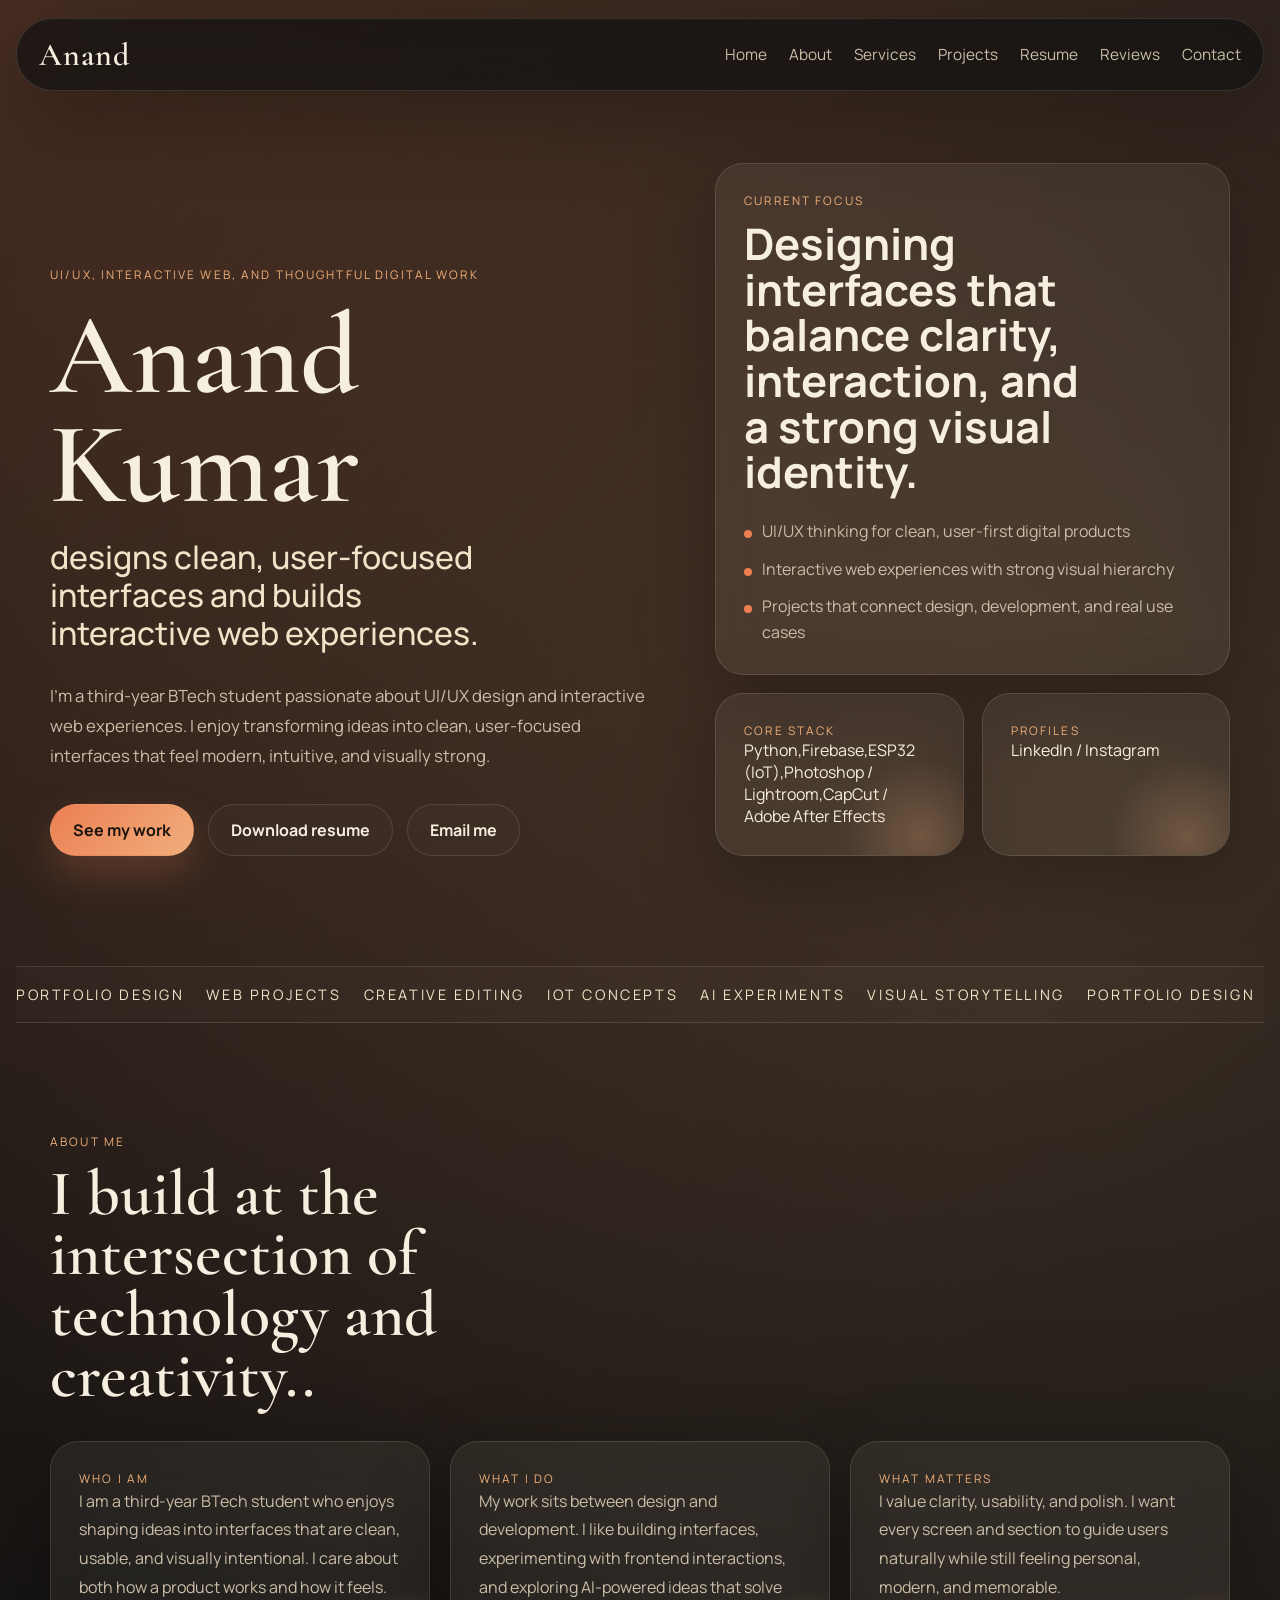
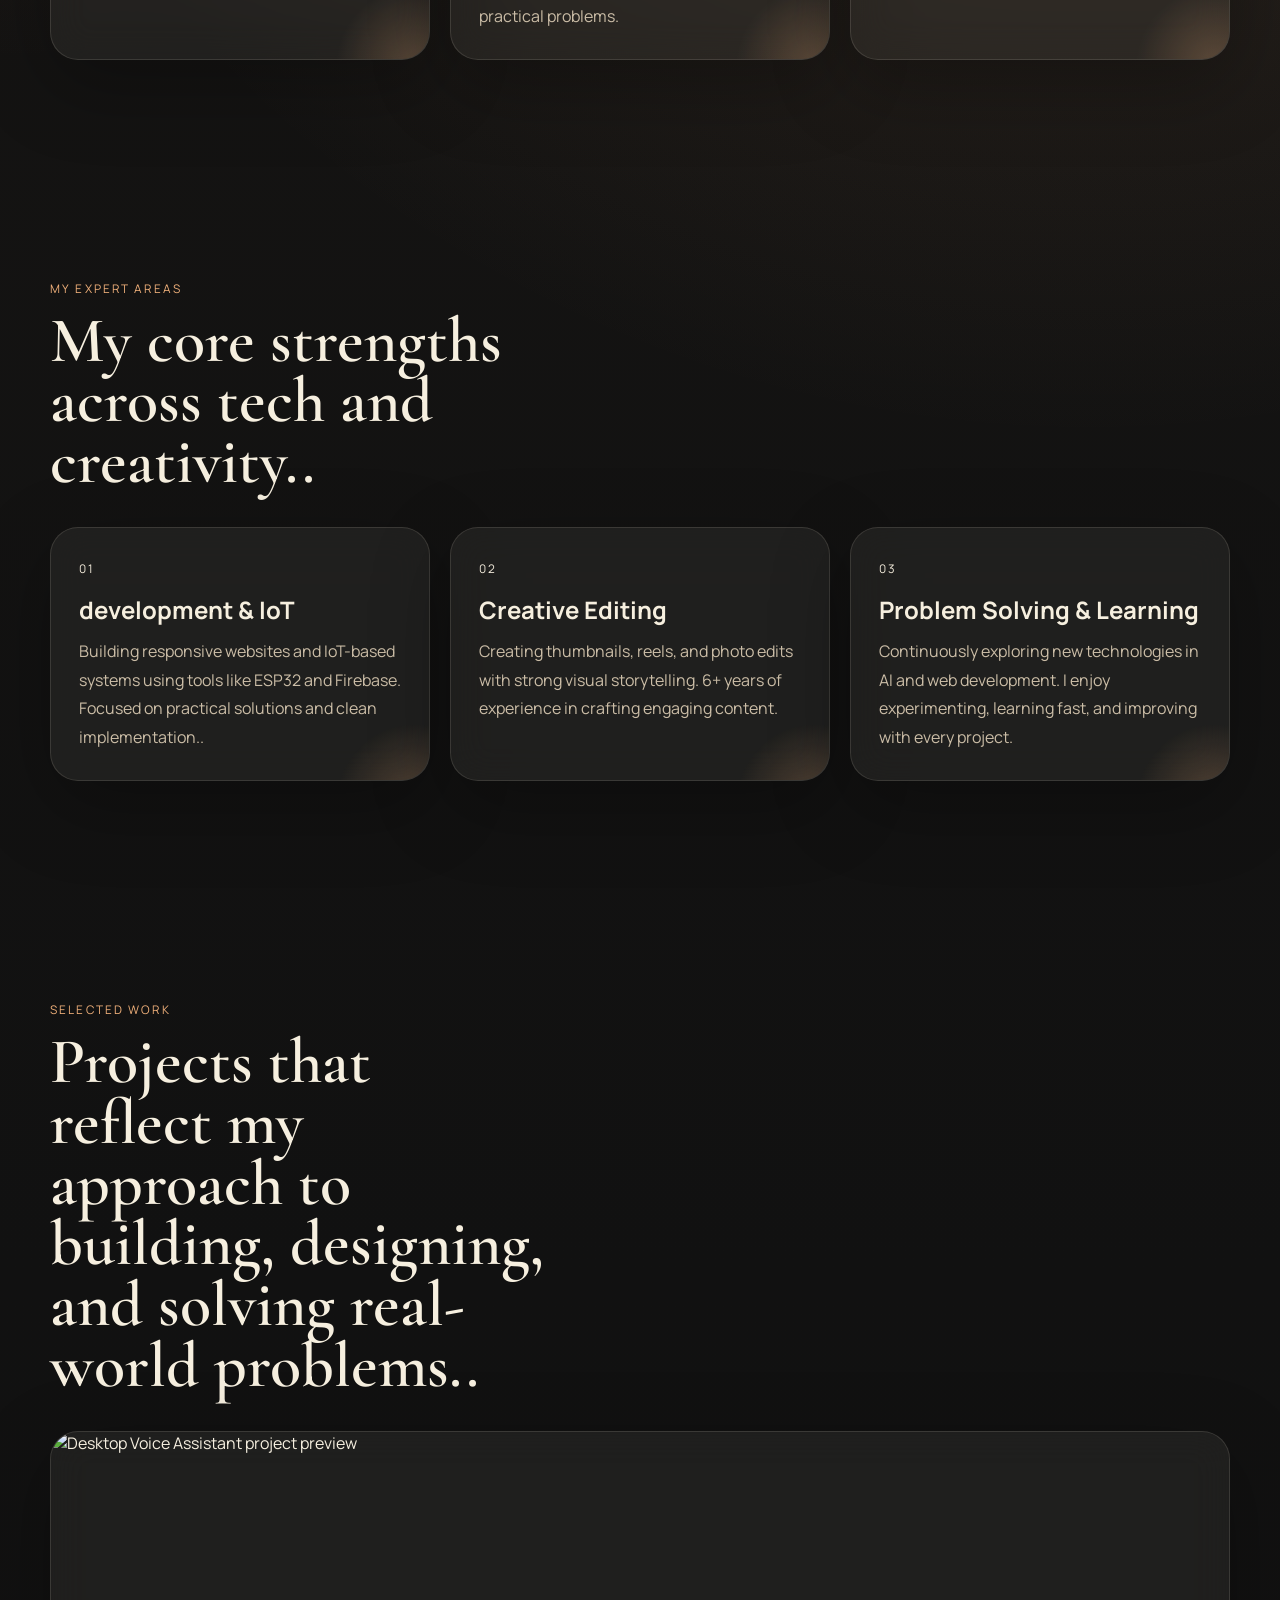
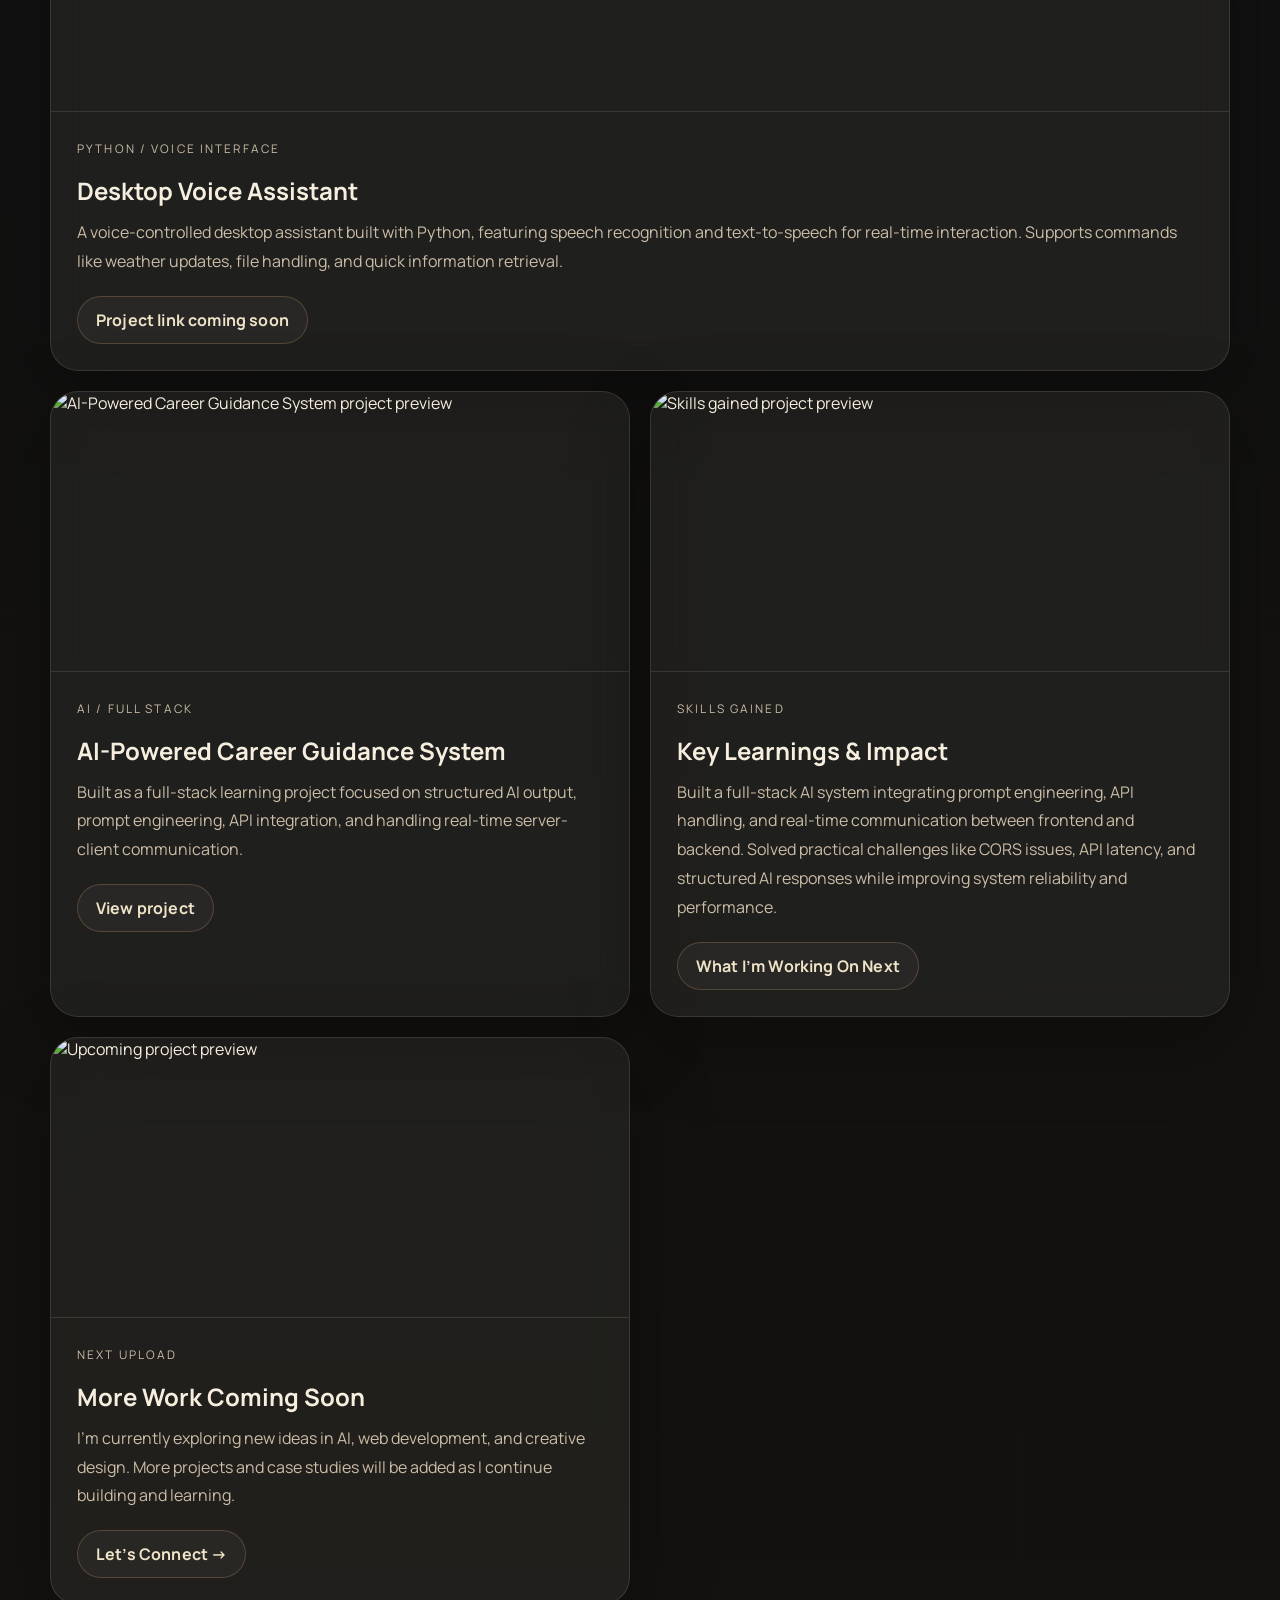
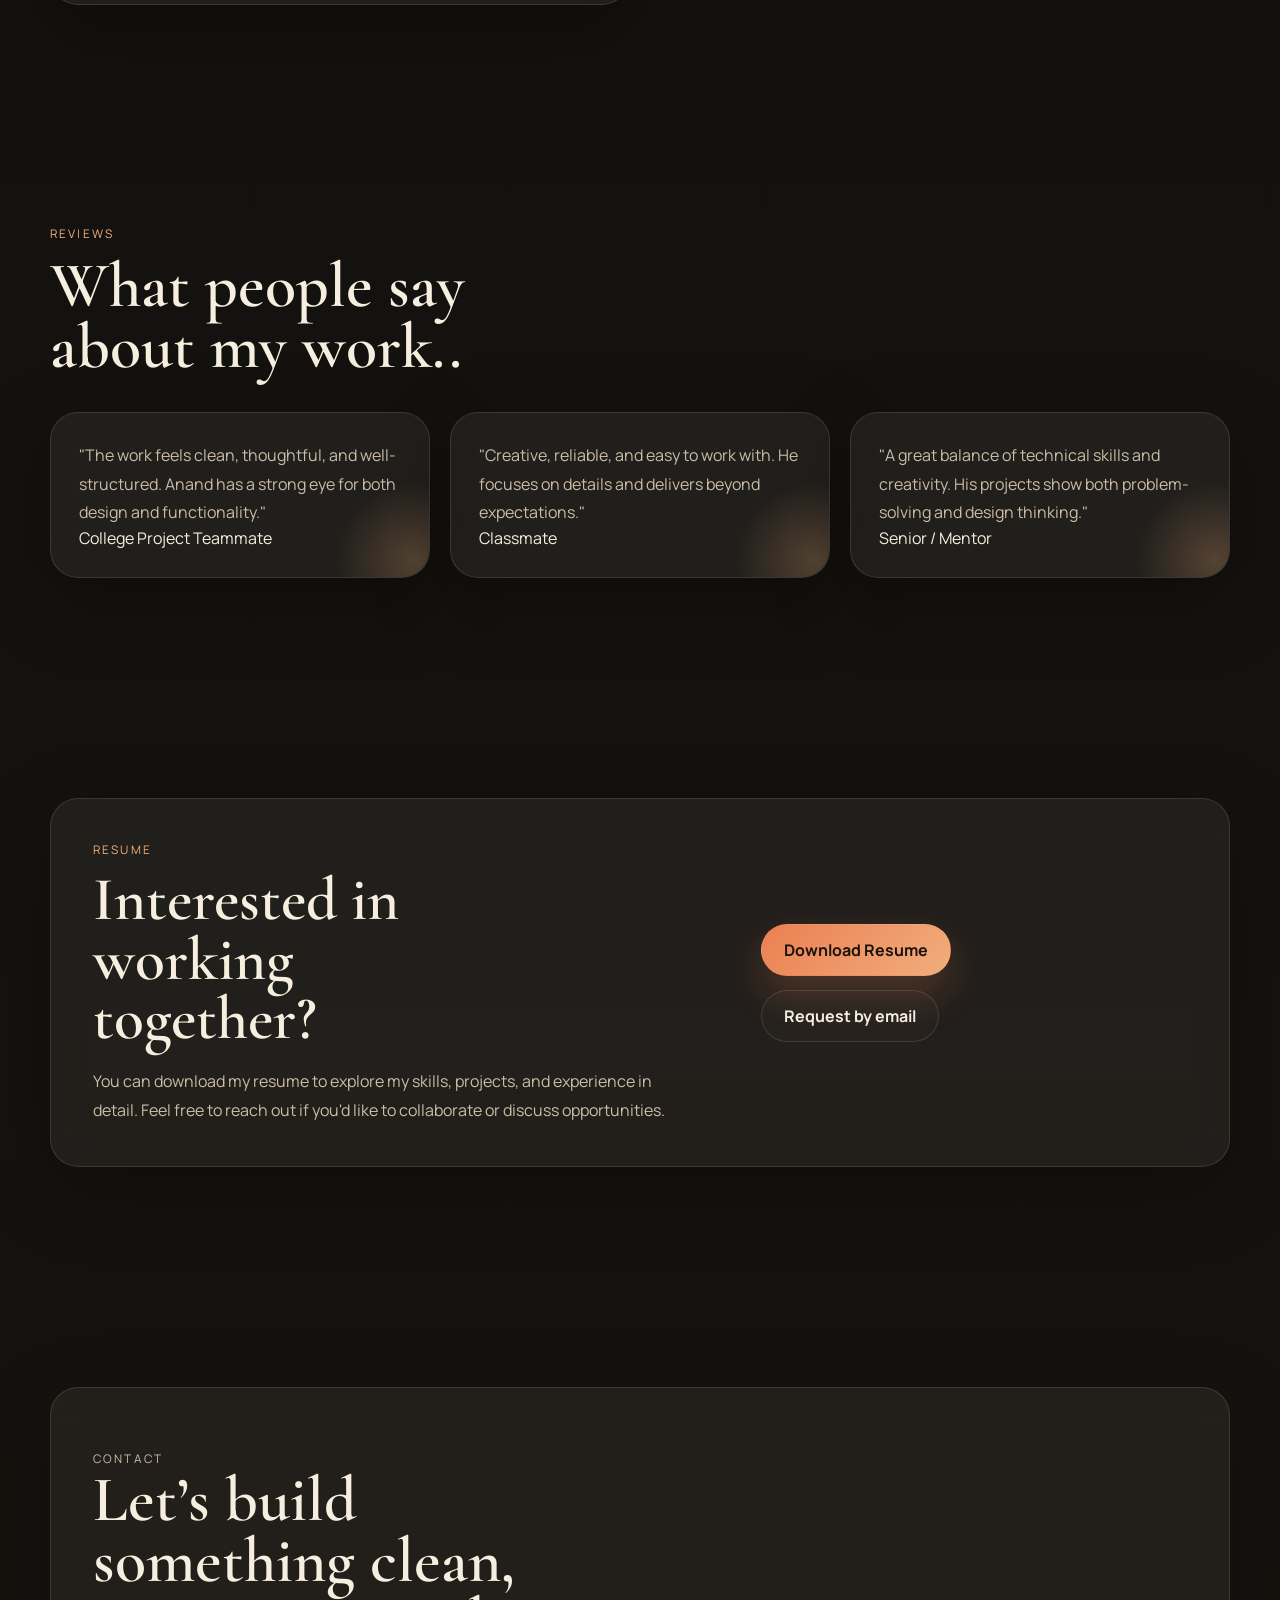
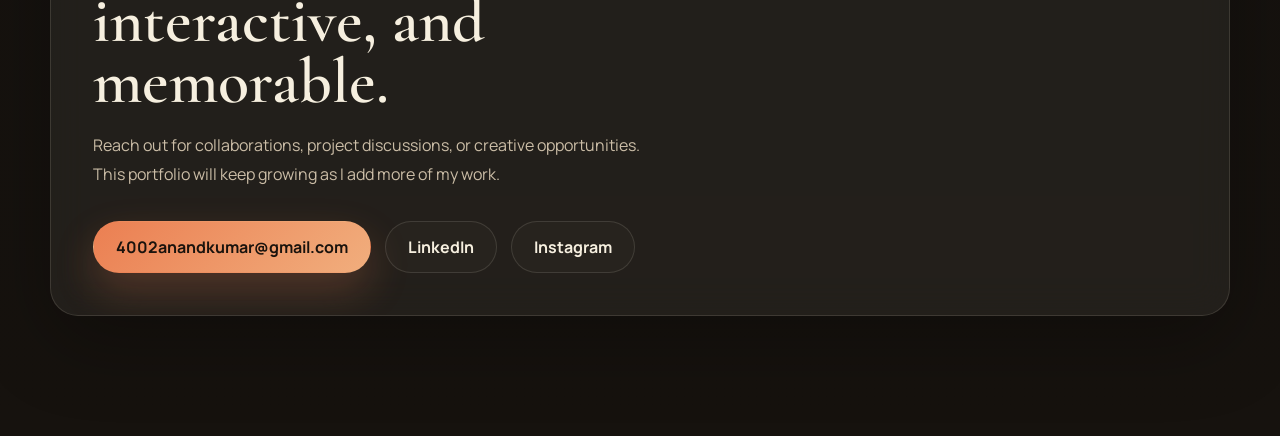
==== index.html @ da238187 "Add files via upload" ====
<!DOCTYPE html>
<html lang="en">
<head>
  <meta charset="UTF-8">
  <meta name="viewport" content="width=device-width, initial-scale=1.0">
  <title>Anand Kumar | Portfolio</title>
  <meta
    name="description"
    content="Portfolio of Anand Kumar, a third-year BTech student focused on UI/UX design and interactive web experiences."
  >
  <link rel="preconnect" href="https://fonts.googleapis.com">
  <link rel="preconnect" href="https://fonts.gstatic.com" crossorigin>
  <link
    href="https://fonts.googleapis.com/css2?family=Manrope:wght@400;500;600;700;800&amp;family=Cormorant+Garamond:wght@500;600;700&amp;display=swap"
    rel="stylesheet"
  >
  <link rel="stylesheet" href="style.css">
</head>
<body>
  <div class="site-shell">
    <header class="site-header">
      <nav class="nav">
        <a class="brand" href="#home">Anand</a>
        <button class="menu-toggle" type="button" aria-label="Toggle navigation">Menu</button>
        <div class="nav-links">
          <a href="#home">Home</a>
          <a href="#about">About</a>
          <a href="#services">Services</a>
          <a href="#projects">Projects</a>
          <a href="#resume">Resume</a>
          <a href="#testimonials">Reviews</a>
          <a href="#contact">Contact</a>
        </div>
      </nav>
    </header>

    <main>
      <section id="home" class="hero section">
        <div class="hero-copy reveal">
          <p class="eyebrow">UI/UX, interactive web, and thoughtful digital work</p>
          <h1>
            Anand Kumar
            <span>designs clean, user-focused interfaces and builds interactive web experiences.</span>
          </h1>
          <p class="hero-text">
            I’m a third-year BTech student passionate about UI/UX design and interactive web experiences. I enjoy
            transforming ideas into clean, user-focused interfaces that feel modern, intuitive, and visually strong.
          </p>
          <div class="hero-actions">
            <a class="btn btn-primary" href="#projects">See my work</a>
            <a class="btn btn-secondary" href="#resume">Download resume</a>
            <a class="btn btn-secondary" href="mailto:4002anandkumar@gmail.com">Email me</a>
          </div>
        </div>

        <div class="hero-panel reveal">
          <div class="hero-card hero-card-main">
            <p class="card-label">Current focus</p>
            <h2>Designing interfaces that balance clarity, interaction, and a strong visual identity.</h2>
            <ul>
              <li>UI/UX thinking for clean, user-first digital products</li>
              <li>Interactive web experiences with strong visual hierarchy</li>
              <li>Projects that connect design, development, and real use cases</li>
            </ul>
          </div>
          <div class="hero-stats">
            <div class="hero-card">
              <p class="card-label">Core stack</p>
              <p>Python,Firebase,ESP32 (IoT),Photoshop / Lightroom,CapCut / Adobe After Effects</p>
            </div>
            <div class="hero-card">
              <p class="card-label">Profiles</p>
              <p><a href="https://www.linkedin.com/in/anandkum120?utm_source=share_via&amp;utm_content=profile&amp;utm_medium=member_android" target="_blank" rel="noreferrer">LinkedIn</a> / <a href="https://www.instagram.com/heart_rider_anand?igsh=MW0xM3NuczBpZW81cw==" target="_blank" rel="noreferrer">Instagram</a></p>
            </div>
          </div>
        </div>
      </section>

      <section class="marquee">
        <div class="marquee-track">
          <span>Portfolio Design</span>
          <span>Web Projects</span>
          <span>Creative Editing</span>
          <span>IoT Concepts</span>
          <span>AI Experiments</span>
          <span>Visual Storytelling</span>
          <span>Portfolio Design</span>
          <span>Web Projects</span>
          <span>Creative Editing</span>
          <span>IoT Concepts</span>
          <span>AI Experiments</span>
          <span>Visual Storytelling</span>
        </div>
      </section>

      <section id="about" class="about section">
        <div class="section-heading reveal">
          <p class="eyebrow">About me</p>
          <h2>I build at the intersection of technology and creativity..</h2>
        </div>

        <div class="about-grid">
          <article class="about-card reveal">
            <p class="card-label">Who I am</p>
            <p>
              I am a third-year BTech student who enjoys shaping ideas into interfaces that are clean, usable, and
              visually intentional. I care about both how a product works and how it feels.
            </p>
          </article>

          <article class="about-card reveal">
            <p class="card-label">What I do</p>
            <p>
              My work sits between design and development. I like building interfaces, experimenting with frontend
              interactions, and exploring AI-powered ideas that solve practical problems.
            </p>
          </article>

          <article class="about-card reveal">
            <p class="card-label">What matters</p>
            <p>
              I value clarity, usability, and polish. I want every screen and section to guide users naturally while
              still feeling personal, modern, and memorable.
            </p>
          </article>
        </div>
      </section>

      <section id="services" class="services section">
        <div class="section-heading reveal">
          <p class="eyebrow">My expert areas</p>
          <h2>My core strengths across tech and creativity..</h2>
        </div>

        <div class="services-grid">
          <article class="service-card reveal">
            <span class="service-number">01</span>
            <h3>development &amp; IoT</h3>
            <p>Building responsive websites and IoT-based systems using tools like ESP32 and Firebase. Focused on practical solutions and clean implementation..</p>
          </article>

          <article class="service-card reveal">
            <span class="service-number">02</span>
            <h3>Creative Editing</h3>
            <p>Creating thumbnails, reels, and photo edits with strong visual storytelling. 6+ years of experience in crafting engaging content.</p>
          </article>

          <article class="service-card reveal">
            <span class="service-number">03</span>
            <h3>Problem Solving & Learning</h3>
            <p>Continuously exploring new technologies in AI and web development. I enjoy experimenting, learning fast, and improving with every project.</p>
          </article>
        </div>
      </section>

      <section id="projects" class="projects section">
        <div class="section-heading reveal">
          <p class="eyebrow">Selected work</p>
          <h2>Projects that reflect my approach to building, designing, and solving real-world problems..</h2>
        </div>

        <div class="projects-grid">
          <article class="project-card project-card-large reveal">
            <div class="project-visual">
              <img src="image/project-1.png" alt="Desktop Voice Assistant project preview">
            </div>
            <div class="project-copy">
              <p class="project-type">Python / Voice Interface</p>
              <h3>Desktop Voice Assistant</h3>
              <p>
                A voice-controlled desktop assistant built with Python, featuring speech recognition and text-to-speech for real-time interaction.

                Supports commands like weather updates, file handling, and quick information retrieval.
              </p>
              <a href="#contact">Project link coming soon</a>
            </div>
          </article>

          <article class="project-card reveal">
            <div class="project-visual">
              <img src="image/project-2.png" alt="AI-Powered Career Guidance System project preview">
            </div>
            <div class="project-copy">
              <p class="project-type">AI / Full Stack</p>
              <h3>AI-Powered Career Guidance System</h3>
              <p>
                Built as a full-stack learning project focused on structured AI output, prompt engineering, API integration,
                and handling real-time server-client communication.
              </p>
              <a href="https://lucifer12049.github.io/career-guidance-using-ai-/" target="_blank" rel="noreferrer">View project</a>
            </div>
          </article>

          <article class="project-card reveal">
            <div class="project-visual">
              <img src="image/skills gained .png" alt="Skills gained project preview">
            </div>
            <div class="project-copy">
              <p class="project-type">Skills gained</p>
              <h3>Key Learnings & Impact</h3>
              <p>
                Built a full-stack AI system integrating prompt engineering, API handling, and real-time communication between frontend and backend.

                Solved practical challenges like CORS issues, API latency, and structured AI responses while improving system reliability and performance.
              </p>
              <a href="#contact">What I’m Working On Next</a>
            </div>
          </article>

          <article class="project-card reveal">
            <div class="project-visual">
              <img src="image/next upload .png" alt="Upcoming project preview">
            </div>
            <div class="project-copy">
              <p class="project-type">Next upload</p>
              <h3>More Work Coming Soon</h3>
              <p>I’m currently exploring new ideas in AI, web development, and creative design. 
                 More projects and case studies will be added as I continue building and learning.</p>
              <a href="#contact">Let’s Connect →</a>
            </div>
          </article>
        </div>
      </section>

      <section id="testimonials" class="testimonials section">
        <div class="section-heading reveal">
          <p class="eyebrow">Reviews</p>
          <h2>What people say about my work..</h2>
        </div>

        <div class="testimonial-grid">
          <article class="testimonial-card reveal">
            <p>
             "The work feels clean, thoughtful, and well-structured. 
             Anand has a strong eye for both design and functionality."
            </p>
            <span>College Project Teammate  </span>
          </article>

          <article class="testimonial-card reveal">
            <p>
             "Creative, reliable, and easy to work with. 
            He focuses on details and delivers beyond expectations."
            </p>
            <span>Classmate </span>
          </article>

          <article class="testimonial-card reveal">
            <p>
             "A great balance of technical skills and creativity. 
              His projects show both problem-solving and design thinking."

            </p>
            <span>Senior / Mentor </span>
          </article>
        </div>
      </section>

      <section id="resume" class="resume section">
        <div class="resume-panel reveal">
          <div class="resume-copy">
            <p class="eyebrow">Resume</p>
            <h2>Interested in working together?</h2>
            <p>
              You can download my resume to explore my skills, projects, and experience in detail. 
              Feel free to reach out if you'd like to collaborate or discuss opportunities.
            </p>
          </div>
          <div class="resume-actions">
            <a class="btn btn-primary" href="resume/anand-kumar-resume.pdf" download>Download Resume</a>
            <a class="btn btn-secondary" href="mailto:4002anandkumar@gmail.com">Request by email</a>
          </div>
        </div>
      </section>

      <section id="contact" class="contact section">
        <div class="contact-panel reveal">
          <p class="eyebrow">Contact</p>
          <h2>Let’s build something clean, interactive, and memorable.</h2>
          <p>
            Reach out for collaborations, project discussions, or creative opportunities. This portfolio will keep
            growing as I add more of my work.
          </p>
          <div class="contact-actions">
            <a class="btn btn-primary" href="mailto:4002anandkumar@gmail.com">4002anandkumar@gmail.com</a>
            <a class="btn btn-secondary" href="https://www.linkedin.com/in/anandkum120?utm_source=share_via&amp;utm_content=profile&amp;utm_medium=member_android" target="_blank" rel="noreferrer">LinkedIn</a>
            <a class="btn btn-secondary" href="https://www.instagram.com/heart_rider_anand?igsh=MW0xM3NuczBpZW81cw==" target="_blank" rel="noreferrer">Instagram</a>
          </div>
        </div>
      </section>
    </main>
  </div>

  <script>
    const toggle = document.querySelector(".menu-toggle");
    const navLinks = document.querySelector(".nav-links");
    const reveals = document.querySelectorAll(".reveal");

    toggle.addEventListener("click", () => {
      navLinks.classList.toggle("is-open");
    });

    const observer = new IntersectionObserver((entries) => {
      entries.forEach((entry) => {
        if (entry.isIntersecting) {
          entry.target.classList.add("is-visible");
        }
      });
    }, { threshold: 0.16 });

    reveals.forEach((item) => observer.observe(item));
  </script>
</body>
</html>
---- style.css ----
:root {
  --bg: #111111;
  --panel: rgba(255, 248, 238, 0.06);
  --panel-strong: rgba(255, 248, 238, 0.1);
  --line: rgba(255, 244, 230, 0.12);
  --text: #f6efdf;
  --muted: #cbbda7;
  --accent: #eb7f52;
  --accent-soft: #f0b07a;
  --highlight: #efe4c7;
  --shadow: 0 24px 80px rgba(0, 0, 0, 0.28);
  --radius: 28px;
  --radius-sm: 20px;
  --max-width: 1180px;
}

* {
  box-sizing: border-box;
  margin: 0;
  padding: 0;
}

html {
  scroll-behavior: smooth;
}

body {
  min-height: 100vh;
  overflow-x: hidden;
  font-family: "Manrope", sans-serif;
  background:
    radial-gradient(circle at top left, rgba(235, 127, 82, 0.22), transparent 24%),
    radial-gradient(circle at 85% 12%, rgba(240, 176, 122, 0.16), transparent 20%),
    linear-gradient(180deg, #181614 0%, #111111 42%, #16120e 100%);
  color: var(--text);
}

body::before {
  content: "";
  position: fixed;
  inset: 0;
  pointer-events: none;
  background-image:
    linear-gradient(rgba(255, 255, 255, 0.025) 1px, transparent 1px),
    linear-gradient(90deg, rgba(255, 255, 255, 0.025) 1px, transparent 1px);
  background-size: 72px 72px;
  mask-image: radial-gradient(circle at center, black 36%, transparent 88%);
  opacity: 0.35;
}

a {
  color: inherit;
  text-decoration: none;
}

.site-shell {
  width: min(calc(100% - 32px), 1320px);
  margin: 0 auto;
}

.section {
  width: min(100%, var(--max-width));
  margin: 0 auto;
  padding: 110px 0;
}

.site-header {
  position: sticky;
  top: 0;
  z-index: 20;
  padding-top: 18px;
}

.nav {
  display: flex;
  align-items: center;
  justify-content: space-between;
  gap: 24px;
  padding: 16px 22px;
  border: 1px solid var(--line);
  border-radius: 999px;
  background: rgba(17, 17, 17, 0.72);
  backdrop-filter: blur(24px);
  box-shadow: var(--shadow);
}

.brand {
  font-family: "Cormorant Garamond", serif;
  font-size: 2rem;
  font-weight: 600;
  letter-spacing: 0.03em;
}

.nav-links {
  display: flex;
  align-items: center;
  gap: 22px;
}

.nav-links a {
  color: var(--muted);
  font-size: 0.96rem;
  transition: color 0.25s ease, transform 0.25s ease;
}

.nav-links a:hover,
.nav-links a:focus-visible {
  color: var(--text);
  transform: translateY(-1px);
}

.menu-toggle {
  display: none;
  border: 1px solid var(--line);
  border-radius: 999px;
  background: transparent;
  color: var(--text);
  padding: 10px 14px;
  font: inherit;
}

.hero {
  display: grid;
  grid-template-columns: 1.1fr 0.9fr;
  gap: 36px;
  align-items: end;
  min-height: calc(100vh - 120px);
  padding-top: 72px;
}

.eyebrow,
.card-label,
.project-type,
.service-number {
  text-transform: uppercase;
  letter-spacing: 0.18em;
  font-size: 0.74rem;
}

.eyebrow,
.card-label,
.project-type {
  color: var(--accent-soft);
}

.hero-copy h1,
.section-heading h2,
.contact-panel h2 {
  font-family: "Cormorant Garamond", serif;
  line-height: 0.95;
  font-weight: 600;
}

.hero-copy h1 {
  margin-top: 18px;
  font-size: clamp(4rem, 9vw, 7.3rem);
  max-width: 10ch;
}

.hero-copy h1 span {
  display: block;
  margin-top: 18px;
  color: var(--highlight);
  font-family: "Manrope", sans-serif;
  font-size: clamp(1.25rem, 2.6vw, 2rem);
  line-height: 1.2;
  font-weight: 500;
  max-width: 22ch;
}

.hero-text {
  max-width: 60ch;
  margin-top: 28px;
  color: var(--muted);
  line-height: 1.8;
  font-size: 1.05rem;
}

.hero-actions,
.contact-actions {
  display: flex;
  flex-wrap: wrap;
  gap: 14px;
  margin-top: 32px;
}

.btn {
  display: inline-flex;
  align-items: center;
  justify-content: center;
  min-height: 52px;
  padding: 0 22px;
  border-radius: 999px;
  border: 1px solid transparent;
  font-weight: 700;
  transition: transform 0.25s ease, box-shadow 0.25s ease, border-color 0.25s ease;
}

.btn:hover,
.btn:focus-visible {
  transform: translateY(-2px);
}

.btn-primary {
  background: linear-gradient(135deg, var(--accent), #f1ae7d);
  color: #1a130d;
  box-shadow: 0 18px 40px rgba(235, 127, 82, 0.24);
}

.btn-secondary {
  border-color: var(--line);
  background: rgba(255, 255, 255, 0.02);
  color: var(--text);
}

.hero-panel,
.hero-stats {
  display: grid;
  gap: 18px;
}

.hero-card,
.about-card,
.service-card,
.project-card,
.testimonial-card,
.resume-panel,
.contact-panel {
  position: relative;
  overflow: hidden;
  border: 1px solid var(--line);
  border-radius: var(--radius);
  background: var(--panel);
  backdrop-filter: blur(18px);
  box-shadow: var(--shadow);
}

.hero-card::after,
.about-card::after,
.service-card::after,
.project-card::after,
.testimonial-card::after,
.resume-panel::after,
.contact-panel::after {
  content: "";
  position: absolute;
  inset: auto -20% -45% auto;
  width: 180px;
  height: 180px;
  border-radius: 50%;
  background: radial-gradient(circle, rgba(240, 176, 122, 0.25), transparent 62%);
  pointer-events: none;
}

.hero-card {
  padding: 28px;
}

.hero-card-main {
  min-height: 360px;
  display: flex;
  flex-direction: column;
  justify-content: space-between;
}

.hero-card h2 {
  margin-top: 12px;
  font-size: clamp(1.9rem, 3.4vw, 3rem);
  line-height: 1.05;
  font-weight: 700;
  max-width: 12ch;
}

.hero-card ul {
  margin-top: 24px;
  list-style: none;
  display: grid;
  gap: 12px;
  color: var(--muted);
  line-height: 1.6;
}

.hero-card li {
  padding-left: 18px;
  position: relative;
}

.hero-card li::before {
  content: "";
  position: absolute;
  left: 0;
  top: 11px;
  width: 8px;
  height: 8px;
  border-radius: 50%;
  background: var(--accent);
}

.hero-stats {
  grid-template-columns: repeat(2, 1fr);
}

.section-heading {
  display: grid;
  gap: 14px;
  margin-bottom: 34px;
}

.section-heading h2,
.contact-panel h2 {
  max-width: 16ch;
  font-size: clamp(2.9rem, 5vw, 4.8rem);
}

.marquee {
  overflow: hidden;
  width: 100%;
  border-top: 1px solid var(--line);
  border-bottom: 1px solid var(--line);
  background: rgba(255, 255, 255, 0.02);
}

.marquee-track {
  display: flex;
  gap: 22px;
  width: max-content;
  padding: 18px 0;
  animation: marquee 22s linear infinite;
}

.marquee-track span {
  color: var(--highlight);
  font-size: 0.9rem;
  letter-spacing: 0.18em;
  text-transform: uppercase;
}

.about-grid,
.services-grid,
.testimonial-grid {
  display: grid;
  grid-template-columns: repeat(3, 1fr);
  gap: 20px;
}

.about-card,
.service-card,
.testimonial-card {
  padding: 28px;
}

.about-card p:last-child,
.service-card p,
.testimonial-card p,
.project-copy p {
  color: var(--muted);
  line-height: 1.8;
}

.service-card h3,
.project-copy h3 {
  margin: 18px 0 12px;
  font-size: 1.5rem;
  line-height: 1.2;
}

.projects-grid {
  display: grid;
  grid-template-columns: repeat(2, 1fr);
  gap: 20px;
}

.project-card {
  display: flex;
  flex-direction: column;
  transition: transform 0.35s ease, border-color 0.35s ease, box-shadow 0.35s ease;
}

.project-card-large {
  grid-column: span 2;
}

.project-visual {
  min-height: 280px;
  overflow: hidden;
  border-bottom: 1px solid var(--line);
  background-size: cover;
  background-position: center;
}

.project-visual img {
  width: 100%;
  height: 100%;
  display: block;
  object-fit: cover;
  transform: scale(1);
  transition: transform 0.7s ease, filter 0.7s ease;
  filter: saturate(0.96);
}

.project-card:hover,
.project-card:focus-within {
  transform: translateY(-8px);
  border-color: rgba(240, 176, 122, 0.28);
  box-shadow: 0 28px 90px rgba(0, 0, 0, 0.34);
}

.project-card:hover .project-visual img,
.project-card:focus-within .project-visual img {
  transform: scale(1.08);
  filter: saturate(1.05);
}

.gradient-one {
  background:
    radial-gradient(circle at 18% 20%, rgba(255, 239, 201, 0.85), transparent 26%),
    linear-gradient(135deg, #352012, #8c4b2e 40%, #d59b6f 100%);
}

.gradient-two {
  background:
    radial-gradient(circle at 72% 24%, rgba(246, 239, 223, 0.8), transparent 18%),
    linear-gradient(135deg, #121418, #2a3944 44%, #6f8a9f 100%);
}

.gradient-three {
  background:
    radial-gradient(circle at 30% 30%, rgba(248, 222, 177, 0.85), transparent 24%),
    linear-gradient(135deg, #1f1711, #5f3326 46%, #d9825d 100%);
}

.gradient-four {
  background:
    radial-gradient(circle at 80% 24%, rgba(255, 247, 222, 0.82), transparent 20%),
    linear-gradient(135deg, #171717, #33332a 40%, #8f8563 100%);
}

.project-copy {
  padding: 26px;
}

.project-copy a {
  display: inline-flex;
  align-items: center;
  justify-content: center;
  margin-top: 20px;
  padding: 12px 18px;
  border: 1px solid rgba(240, 176, 122, 0.22);
  border-radius: 999px;
  background: rgba(255, 255, 255, 0.04);
  color: var(--highlight);
  font-weight: 700;
  letter-spacing: 0.01em;
  transition: transform 0.25s ease, border-color 0.25s ease, background 0.25s ease, box-shadow 0.25s ease;
}

.project-copy a:hover,
.project-copy a:focus-visible {
  transform: translateY(-2px);
  border-color: rgba(240, 176, 122, 0.52);
  background: rgba(240, 176, 122, 0.12);
  box-shadow: 0 14px 32px rgba(235, 127, 82, 0.18);
}

.contact {
  padding-bottom: 120px;
}

.resume-panel,
.contact-panel {
  padding: 42px;
}

.resume-panel {
  display: grid;
  grid-template-columns: 1.2fr 0.8fr;
  gap: 28px;
  align-items: center;
}

.resume-copy h2 {
  max-width: 13ch;
  margin-top: 12px;
  font-family: "Cormorant Garamond", serif;
  font-size: clamp(2.7rem, 4.8vw, 4.2rem);
  line-height: 0.97;
  font-weight: 600;
}

.resume-copy p:last-child,
.contact-panel p {
  max-width: 58ch;
  margin-top: 18px;
  color: var(--muted);
  line-height: 1.8;
}

.resume-actions {
  display: grid;
  gap: 14px;
  justify-items: start;
}

.reveal {
  opacity: 0;
  transform: translateY(40px);
  transition: opacity 0.7s ease, transform 0.7s ease;
}

.reveal.is-visible {
  opacity: 1;
  transform: translateY(0);
}

@keyframes marquee {
  from {
    transform: translateX(0);
  }
  to {
    transform: translateX(-50%);
  }
}

@media (max-width: 980px) {
  .hero,
  .about-grid,
  .services-grid,
  .projects-grid,
  .testimonial-grid,
  .resume-panel {
    grid-template-columns: 1fr;
  }

  .project-card-large {
    grid-column: auto;
  }

  .hero {
    min-height: auto;
    padding-top: 40px;
  }

  .hero-stats {
    grid-template-columns: 1fr;
  }

  .section-heading h2,
  .contact-panel h2 {
    max-width: 100%;
  }
}

@media (max-width: 760px) {
  .site-shell {
    width: min(calc(100% - 20px), 1320px);
  }

  .site-header {
    padding-top: 12px;
  }

  .nav {
    align-items: flex-start;
    flex-wrap: wrap;
    border-radius: 28px;
  }

  .menu-toggle {
    display: inline-flex;
  }

  .nav-links {
    display: none;
    width: 100%;
    flex-direction: column;
    align-items: flex-start;
    padding-top: 6px;
  }

  .nav-links.is-open {
    display: flex;
  }

  .section {
    padding: 88px 0;
  }

  .hero-copy h1 {
    font-size: clamp(3rem, 16vw, 4.5rem);
  }

  .hero-copy h1 span {
    font-size: 1.15rem;
  }

  .hero-card,
  .about-card,
  .service-card,
  .resume-panel,
  .testimonial-card,
  .contact-panel,
  .project-copy {
    padding: 22px;
  }

  .project-visual {
    min-height: 220px;
  }
}
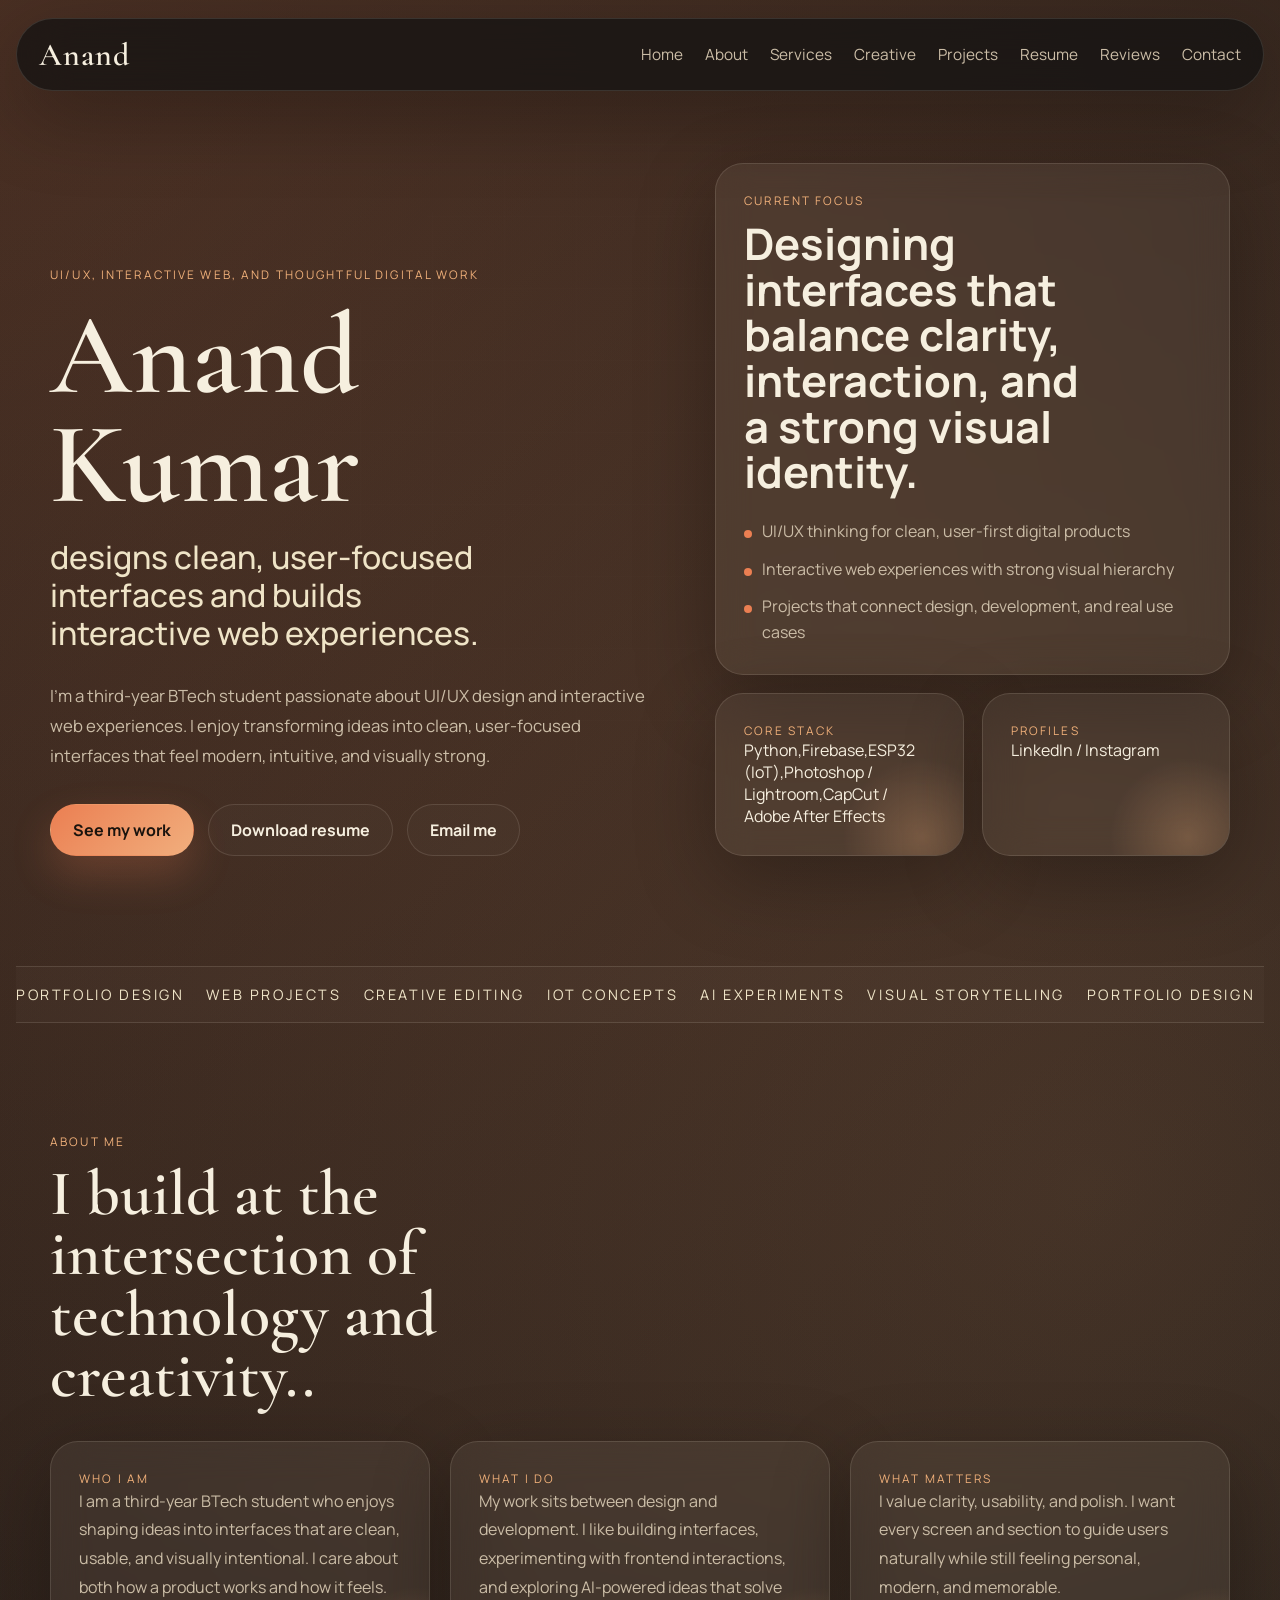
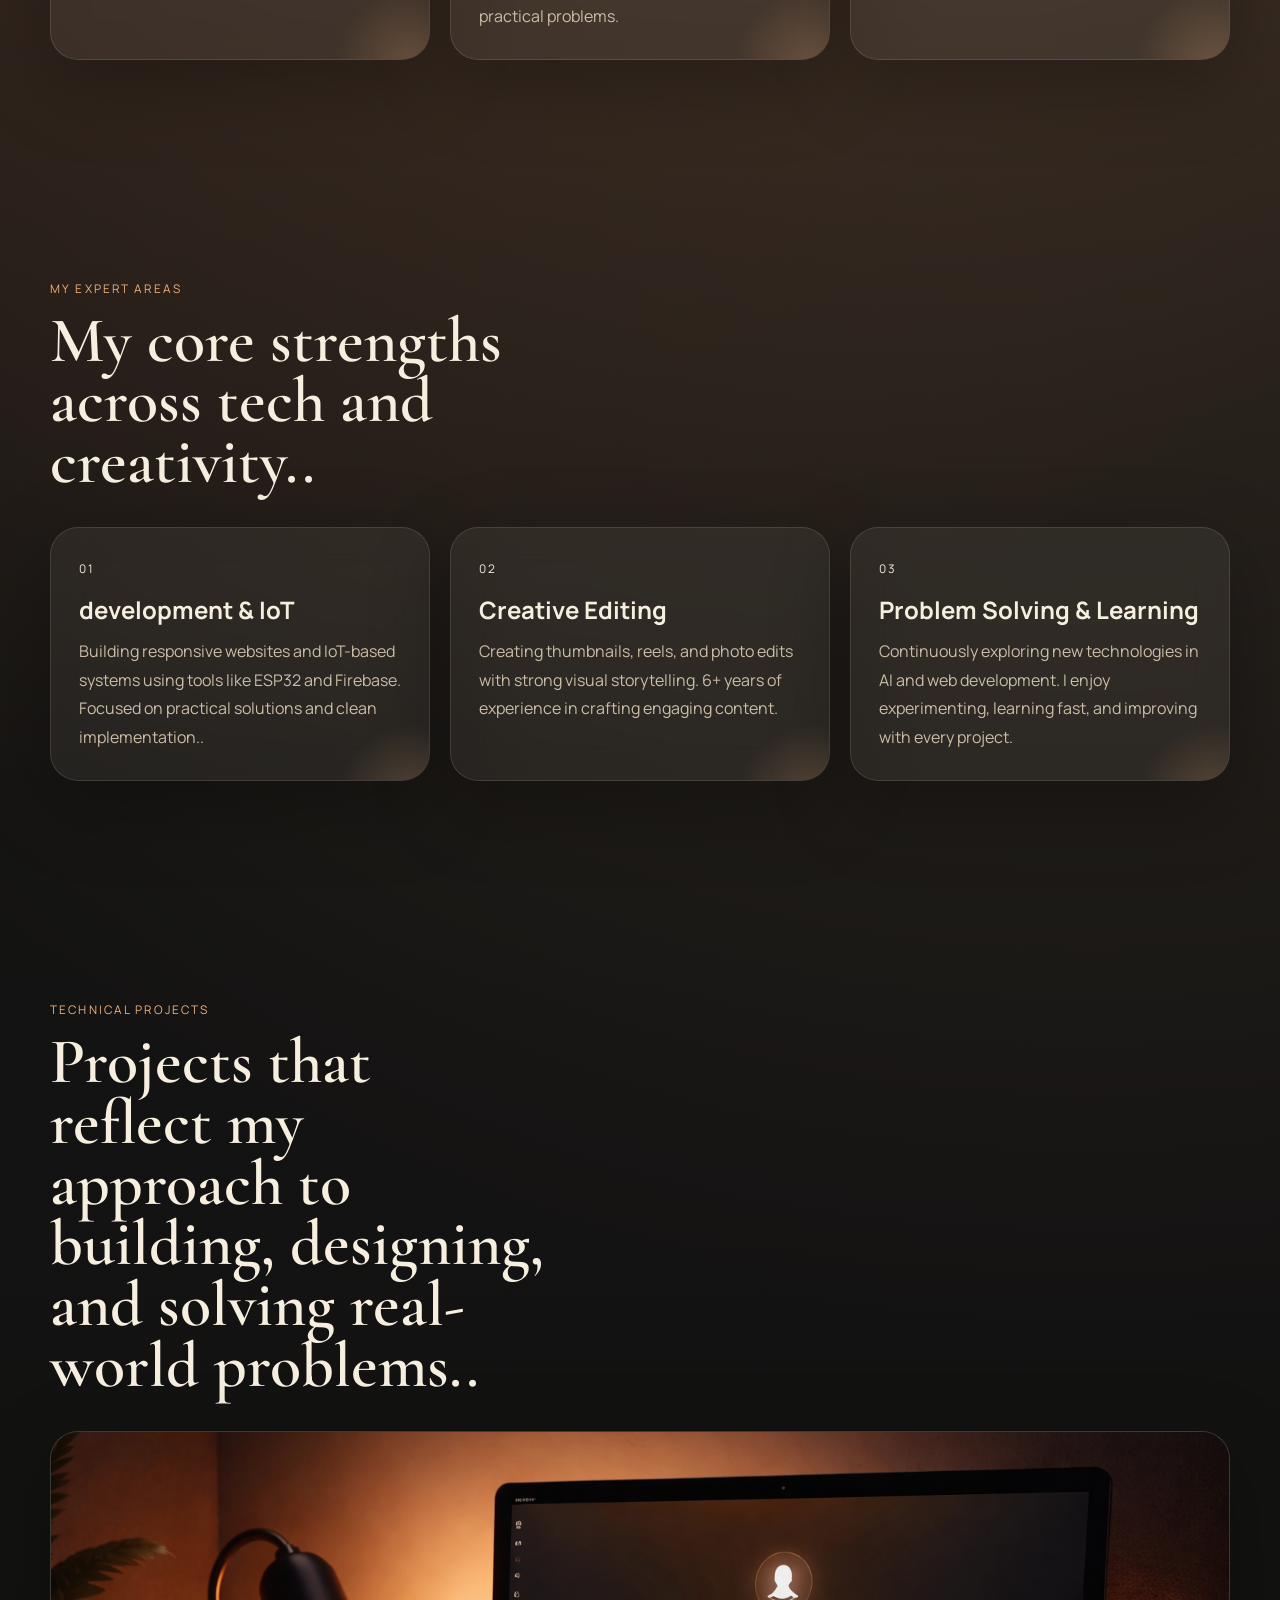
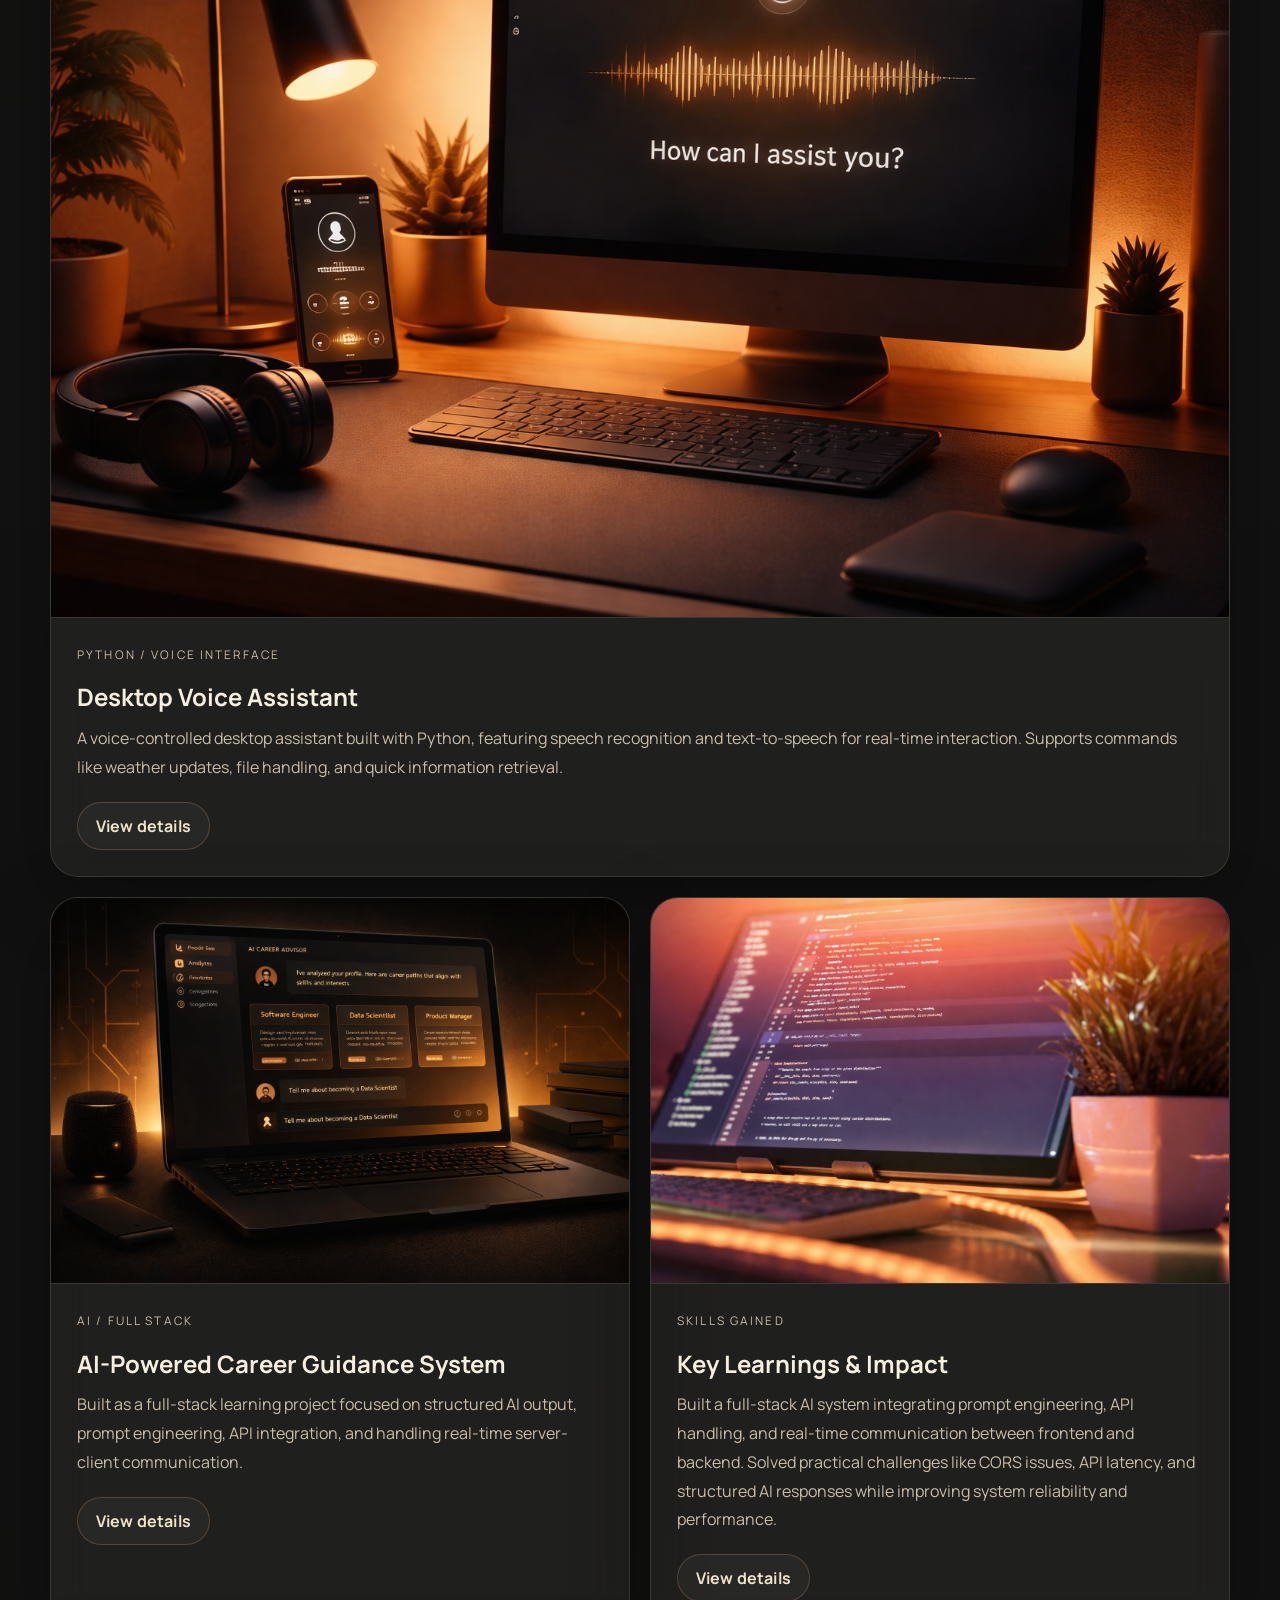
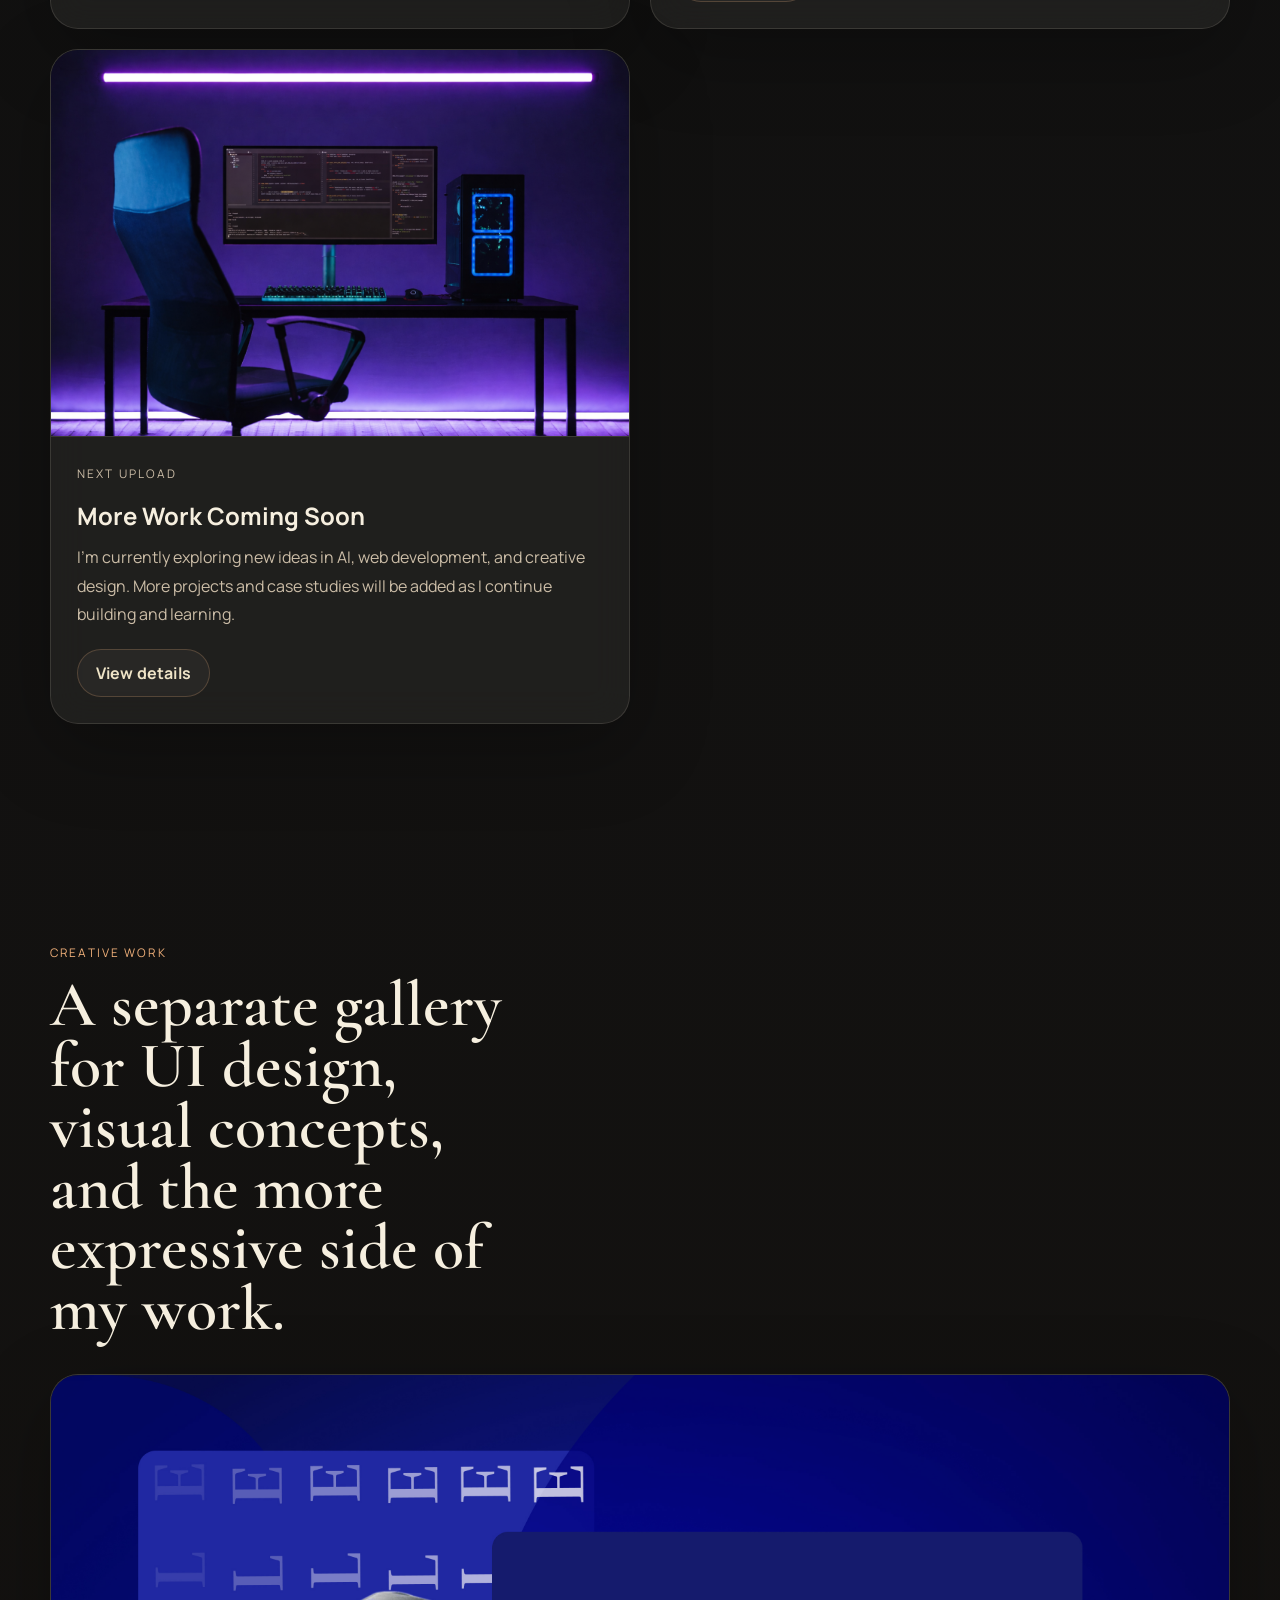
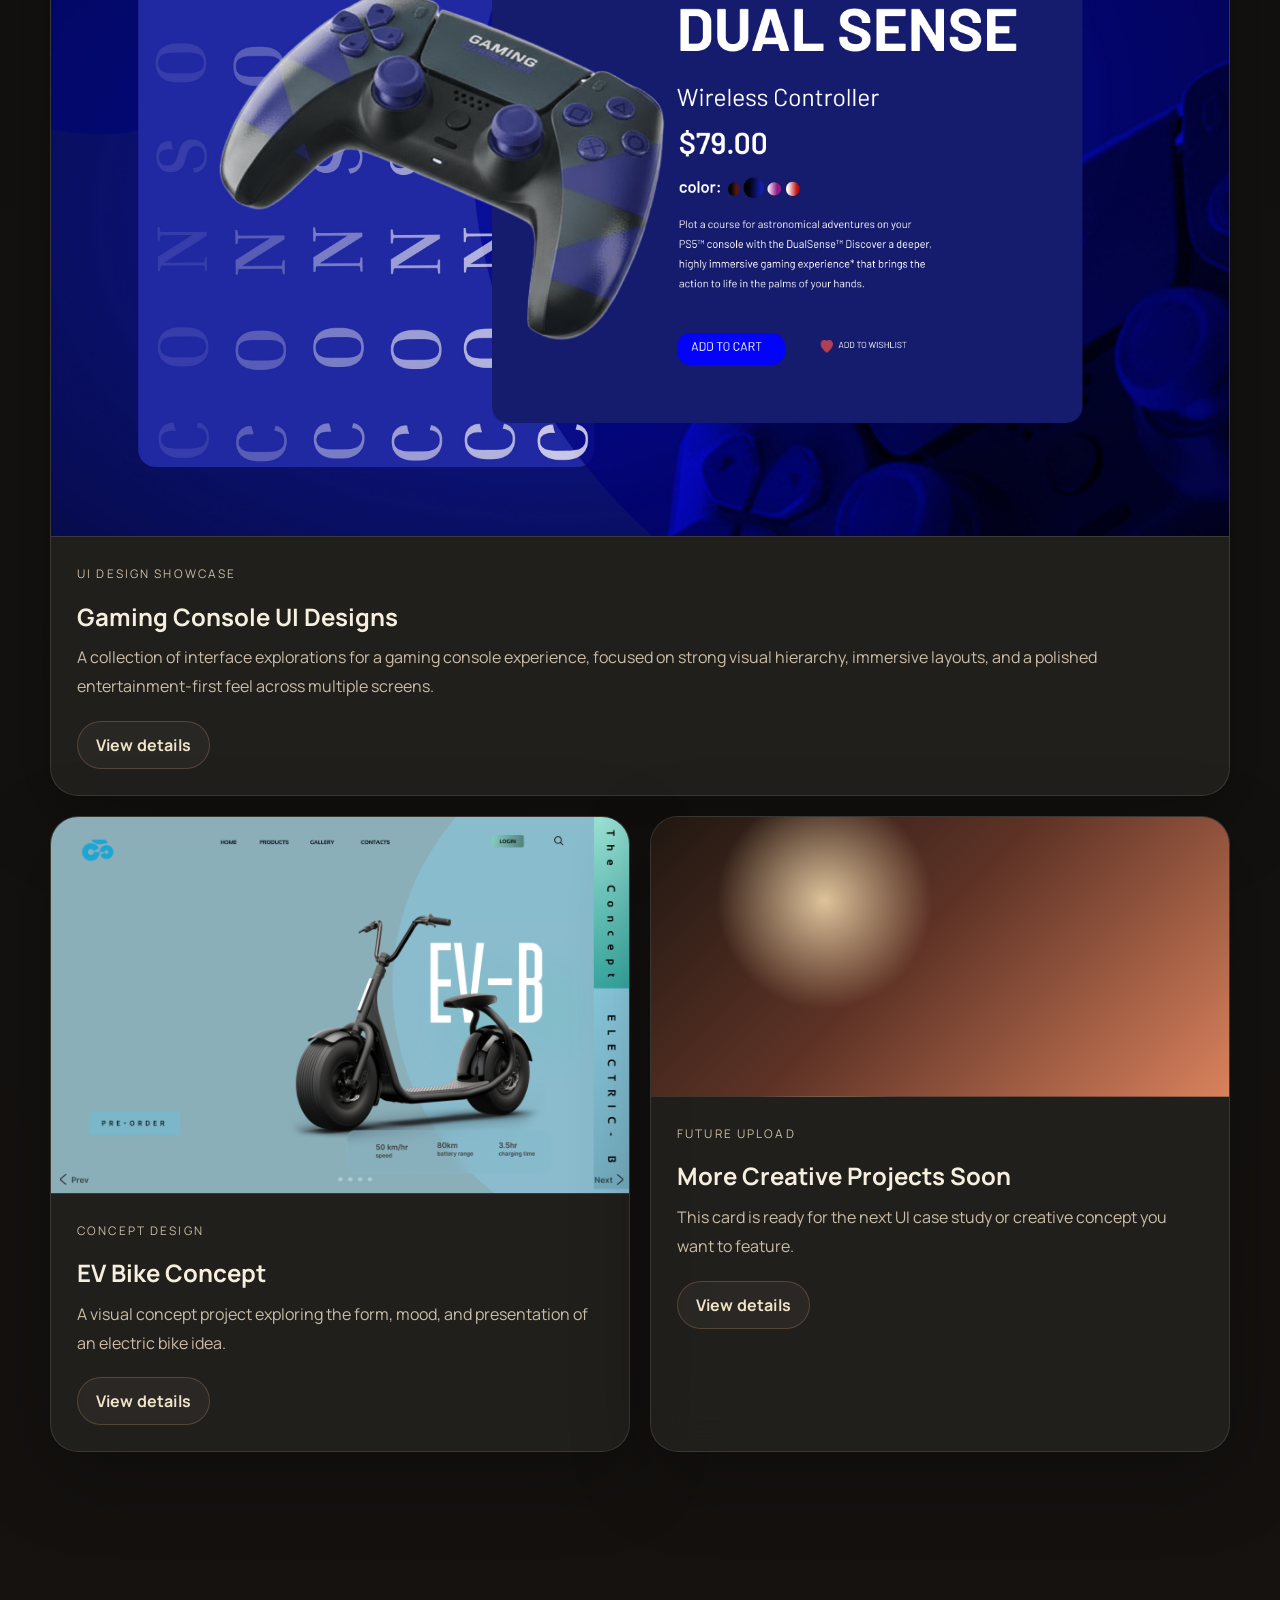
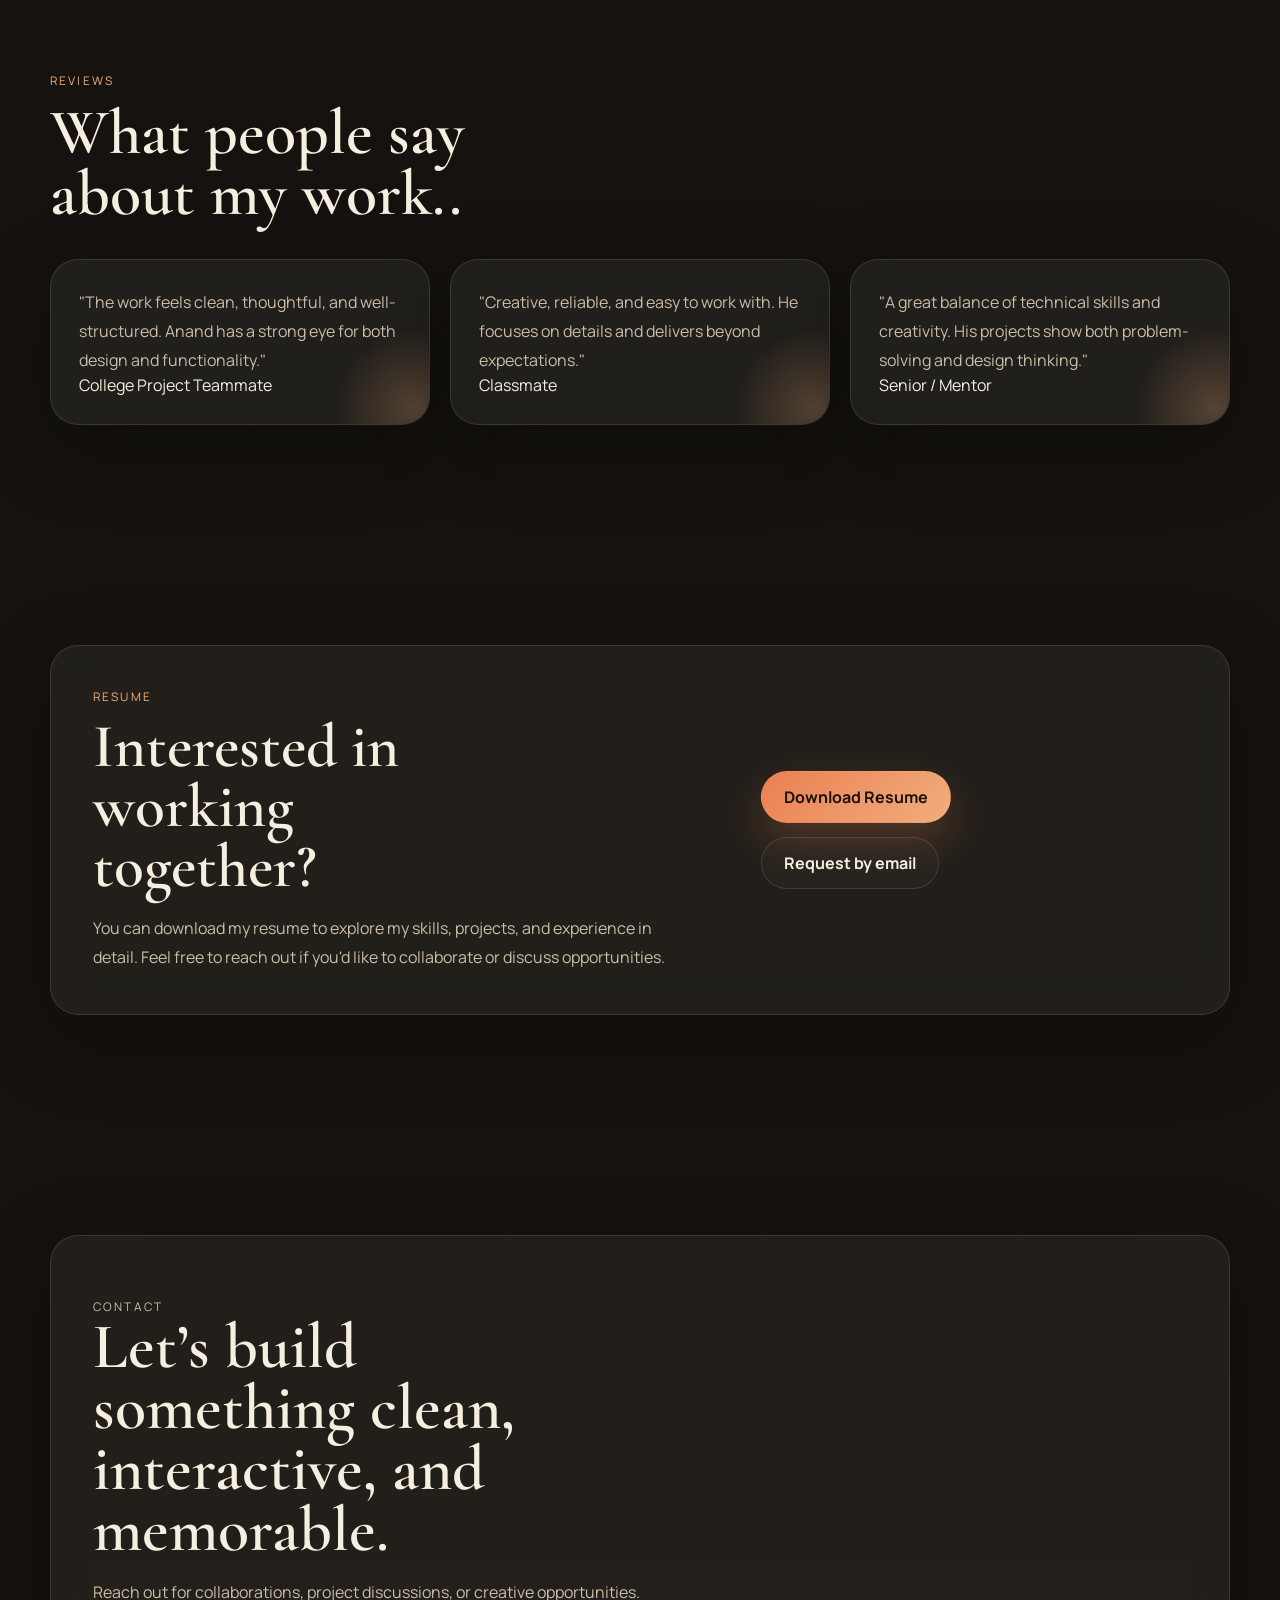
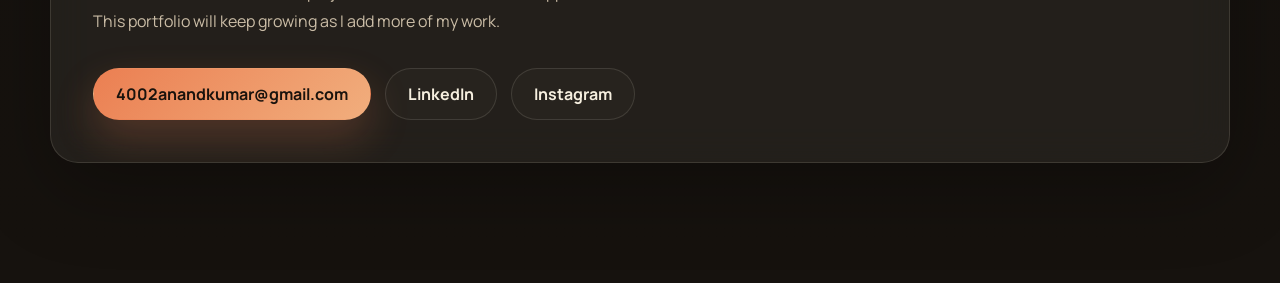
==== commit e874be93: "updated portfolio" ====
--- a/index.html
+++ b/index.html
@@ -26,6 +26,7 @@
           <a href="#home">Home</a>
           <a href="#about">About</a>
           <a href="#services">Services</a>
+          <a href="#creative">Creative</a>
           <a href="#projects">Projects</a>
           <a href="#resume">Resume</a>
           <a href="#testimonials">Reviews</a>
@@ -155,12 +156,12 @@
 
       <section id="projects" class="projects section">
         <div class="section-heading reveal">
-          <p class="eyebrow">Selected work</p>
+          <p class="eyebrow">Technical projects</p>
           <h2>Projects that reflect my approach to building, designing, and solving real-world problems..</h2>
         </div>
 
         <div class="projects-grid">
-          <article class="project-card project-card-large reveal">
+          <article class="project-card project-card-large reveal is-link" data-href="pages/desktop-voice-assistant.html" tabindex="0" role="link" aria-label="Open Desktop Voice Assistant details">
             <div class="project-visual">
               <img src="image/project-1.png" alt="Desktop Voice Assistant project preview">
             </div>
@@ -172,11 +173,11 @@
 
                 Supports commands like weather updates, file handling, and quick information retrieval.
               </p>
-              <a href="#contact">Project link coming soon</a>
-            </div>
-          </article>
-
-          <article class="project-card reveal">
+              <a href="pages/desktop-voice-assistant.html">View details</a>
+            </div>
+          </article>
+
+          <article class="project-card reveal is-link" data-href="pages/ai-career-guidance.html" tabindex="0" role="link" aria-label="Open AI-Powered Career Guidance System details">
             <div class="project-visual">
               <img src="image/project-2.png" alt="AI-Powered Career Guidance System project preview">
             </div>
@@ -187,11 +188,11 @@
                 Built as a full-stack learning project focused on structured AI output, prompt engineering, API integration,
                 and handling real-time server-client communication.
               </p>
-              <a href="https://lucifer12049.github.io/career-guidance-using-ai-/" target="_blank" rel="noreferrer">View project</a>
-            </div>
-          </article>
-
-          <article class="project-card reveal">
+              <a href="pages/ai-career-guidance.html">View details</a>
+            </div>
+          </article>
+
+          <article class="project-card reveal is-link" data-href="pages/key-learnings.html" tabindex="0" role="link" aria-label="Open Key Learnings and Impact details">
             <div class="project-visual">
               <img src="image/skills gained .png" alt="Skills gained project preview">
             </div>
@@ -203,11 +204,11 @@
 
                 Solved practical challenges like CORS issues, API latency, and structured AI responses while improving system reliability and performance.
               </p>
-              <a href="#contact">What I’m Working On Next</a>
-            </div>
-          </article>
-
-          <article class="project-card reveal">
+              <a href="pages/key-learnings.html">View details</a>
+            </div>
+          </article>
+
+          <article class="project-card reveal is-link" data-href="pages/more-work.html" tabindex="0" role="link" aria-label="Open More Work Coming Soon details">
             <div class="project-visual">
               <img src="image/next upload .png" alt="Upcoming project preview">
             </div>
@@ -216,7 +217,53 @@
               <h3>More Work Coming Soon</h3>
               <p>I’m currently exploring new ideas in AI, web development, and creative design. 
                  More projects and case studies will be added as I continue building and learning.</p>
-              <a href="#contact">Let’s Connect →</a>
+              <a href="pages/more-work.html">View details</a>
+            </div>
+          </article>
+        </div>
+      </section>
+
+      <section id="creative" class="creative section">
+        <div class="section-heading reveal">
+          <p class="eyebrow">Creative work</p>
+          <h2>A separate gallery for UI design, visual concepts, and the more expressive side of my work.</h2>
+        </div>
+
+        <div class="creative-grid">
+          <article class="creative-card creative-card-large reveal is-link" data-href="pages/gaming-console-ui.html" tabindex="0" role="link" aria-label="Open Gaming Console UI Designs details">
+            <div class="creative-visual">
+              <img src="image/gaming-ui-1.jpg" alt="Gaming console UI design preview">
+            </div>
+            <div class="creative-copy">
+              <p class="project-type">UI design showcase</p>
+              <h3>Gaming Console UI Designs</h3>
+              <p>
+                A collection of interface explorations for a gaming console experience, focused on strong visual
+                hierarchy, immersive layouts, and a polished entertainment-first feel across multiple screens.
+              </p>
+              <a href="pages/gaming-console-ui.html">View details</a>
+            </div>
+          </article>
+
+          <article class="creative-card reveal is-link" data-href="pages/ev-bike-concept.html" tabindex="0" role="link" aria-label="Open EV Bike Concept details">
+            <div class="creative-visual">
+              <img src="image/ev-bike-1.png" alt="EV bike concept design preview">
+            </div>
+            <div class="creative-copy">
+              <p class="project-type">Concept design</p>
+              <h3>EV Bike Concept</h3>
+              <p>A visual concept project exploring the form, mood, and presentation of an electric bike idea.</p>
+              <a href="pages/ev-bike-concept.html">View details</a>
+            </div>
+          </article>
+
+          <article class="creative-card reveal is-link" data-href="pages/creative-coming-soon.html" tabindex="0" role="link" aria-label="Open More Creative Projects Soon details">
+            <div class="creative-visual creative-gradient-three"></div>
+            <div class="creative-copy">
+              <p class="project-type">Future upload</p>
+              <h3>More Creative Projects Soon</h3>
+              <p>This card is ready for the next UI case study or creative concept you want to feature.</p>
+              <a href="pages/creative-coming-soon.html">View details</a>
             </div>
           </article>
         </div>
@@ -295,9 +342,26 @@
     const toggle = document.querySelector(".menu-toggle");
     const navLinks = document.querySelector(".nav-links");
     const reveals = document.querySelectorAll(".reveal");
+    const clickableCards = document.querySelectorAll(".is-link[data-href]");
 
     toggle.addEventListener("click", () => {
       navLinks.classList.toggle("is-open");
+    });
+
+    clickableCards.forEach((card) => {
+      card.addEventListener("click", (event) => {
+        if (event.target.closest("a, button")) {
+          return;
+        }
+        window.location.href = card.dataset.href;
+      });
+
+      card.addEventListener("keydown", (event) => {
+        if (event.key === "Enter" || event.key === " ") {
+          event.preventDefault();
+          window.location.href = card.dataset.href;
+        }
+      });
     });
 
     const observer = new IntersectionObserver((entries) => {
--- a/style.css
+++ b/style.css
@@ -364,6 +364,143 @@
   line-height: 1.2;
 }
 
+.creative-grid {
+  display: grid;
+  grid-template-columns: repeat(2, 1fr);
+  gap: 20px;
+}
+
+.creative-card {
+  position: relative;
+  overflow: hidden;
+  border: 1px solid var(--line);
+  border-radius: var(--radius);
+  background: var(--panel);
+  backdrop-filter: blur(18px);
+  box-shadow: var(--shadow);
+  transition: transform 0.35s ease, border-color 0.35s ease, box-shadow 0.35s ease;
+}
+
+.is-link {
+  cursor: pointer;
+}
+
+.creative-card-large {
+  grid-column: span 2;
+}
+
+.creative-card:hover,
+.creative-card:focus-within {
+  transform: translateY(-8px);
+  border-color: rgba(240, 176, 122, 0.28);
+  box-shadow: 0 28px 90px rgba(0, 0, 0, 0.34);
+}
+
+.creative-visual {
+  min-height: 280px;
+  overflow: hidden;
+  border-bottom: 1px solid var(--line);
+}
+
+.creative-visual img {
+  width: 100%;
+  height: 100%;
+  display: block;
+  object-fit: cover;
+  transform: scale(1);
+  transition: transform 0.7s ease, filter 0.7s ease;
+  filter: saturate(0.98);
+}
+
+.creative-card:hover .creative-visual img,
+.creative-card:focus-within .creative-visual img {
+  transform: scale(1.06);
+  filter: saturate(1.05);
+}
+
+.creative-gallery {
+  display: grid;
+  grid-template-columns: repeat(2, 1fr);
+  gap: 10px;
+  padding: 10px;
+  border-bottom: 1px solid var(--line);
+  background: rgba(255, 255, 255, 0.02);
+}
+
+.creative-gallery img {
+  width: 100%;
+  aspect-ratio: 16 / 11;
+  display: block;
+  object-fit: cover;
+  border-radius: 18px;
+  border: 1px solid rgba(255, 244, 230, 0.08);
+  transition: transform 0.45s ease, filter 0.45s ease, border-color 0.45s ease;
+  filter: saturate(0.98);
+}
+
+.creative-card:hover .creative-gallery img,
+.creative-card:focus-within .creative-gallery img {
+  transform: scale(1.03);
+  filter: saturate(1.04);
+  border-color: rgba(240, 176, 122, 0.22);
+}
+
+.creative-gradient-one {
+  background:
+    radial-gradient(circle at 18% 20%, rgba(255, 239, 201, 0.85), transparent 26%),
+    linear-gradient(135deg, #352012, #8c4b2e 40%, #d59b6f 100%);
+}
+
+.creative-gradient-two {
+  background:
+    radial-gradient(circle at 72% 24%, rgba(246, 239, 223, 0.8), transparent 18%),
+    linear-gradient(135deg, #121418, #2a3944 44%, #6f8a9f 100%);
+}
+
+.creative-gradient-three {
+  background:
+    radial-gradient(circle at 30% 30%, rgba(248, 222, 177, 0.85), transparent 24%),
+    linear-gradient(135deg, #1f1711, #5f3326 46%, #d9825d 100%);
+}
+
+.creative-copy {
+  padding: 26px;
+}
+
+.creative-copy h3 {
+  margin: 18px 0 12px;
+  font-size: 1.5rem;
+  line-height: 1.2;
+}
+
+.creative-copy p {
+  color: var(--muted);
+  line-height: 1.8;
+}
+
+.creative-copy a {
+  display: inline-flex;
+  align-items: center;
+  justify-content: center;
+  margin-top: 20px;
+  padding: 12px 18px;
+  border: 1px solid rgba(240, 176, 122, 0.22);
+  border-radius: 999px;
+  background: rgba(255, 255, 255, 0.04);
+  color: var(--highlight);
+  font-weight: 700;
+  letter-spacing: 0.01em;
+  transition: transform 0.25s ease, border-color 0.25s ease, background 0.25s ease, box-shadow 0.25s ease;
+}
+
+.creative-copy a:hover,
+.creative-copy a:focus-visible {
+  transform: translateY(-2px);
+  border-color: rgba(240, 176, 122, 0.52);
+  background: rgba(240, 176, 122, 0.12);
+  box-shadow: 0 14px 32px rgba(235, 127, 82, 0.18);
+}
+
 .projects-grid {
   display: grid;
   grid-template-columns: repeat(2, 1fr);
@@ -501,6 +638,149 @@
   justify-items: start;
 }
 
+.detail-body .site-shell {
+  width: min(calc(100% - 32px), 1240px);
+}
+
+.detail-main {
+  width: min(100%, var(--max-width));
+  margin: 0 auto;
+  padding: 56px 0 120px;
+}
+
+.detail-back {
+  display: inline-flex;
+  align-items: center;
+  gap: 8px;
+  margin-bottom: 26px;
+  color: var(--muted);
+  font-weight: 700;
+}
+
+.detail-hero {
+  display: grid;
+  grid-template-columns: 1.08fr 0.92fr;
+  gap: 24px;
+  align-items: stretch;
+}
+
+.detail-panel,
+.detail-visual,
+.detail-section,
+.detail-sidebar-card,
+.detail-gallery img {
+  border: 1px solid var(--line);
+  border-radius: var(--radius);
+  background: var(--panel);
+  backdrop-filter: blur(18px);
+  box-shadow: var(--shadow);
+}
+
+.detail-panel,
+.detail-section,
+.detail-sidebar-card {
+  padding: 30px;
+}
+
+.detail-panel h1 {
+  margin-top: 14px;
+  font-family: "Cormorant Garamond", serif;
+  font-size: clamp(3rem, 5.5vw, 5.1rem);
+  line-height: 0.96;
+  font-weight: 600;
+}
+
+.detail-lead {
+  margin-top: 20px;
+  color: var(--muted);
+  line-height: 1.9;
+  font-size: 1.03rem;
+  max-width: 58ch;
+}
+
+.detail-actions {
+  display: flex;
+  flex-wrap: wrap;
+  gap: 14px;
+  margin-top: 28px;
+}
+
+.detail-visual {
+  overflow: hidden;
+  min-height: 420px;
+}
+
+.detail-visual img {
+  width: 100%;
+  height: 100%;
+  display: block;
+  object-fit: cover;
+}
+
+.detail-layout {
+  display: grid;
+  grid-template-columns: 1fr 0.38fr;
+  gap: 24px;
+  margin-top: 24px;
+}
+
+.detail-stack {
+  display: grid;
+  gap: 24px;
+}
+
+.detail-section h2,
+.detail-sidebar-card h2 {
+  font-family: "Cormorant Garamond", serif;
+  font-size: clamp(2rem, 3.5vw, 3rem);
+  line-height: 1;
+}
+
+.detail-section p,
+.detail-section li,
+.detail-sidebar-card p {
+  color: var(--muted);
+  line-height: 1.85;
+}
+
+.detail-list {
+  margin-top: 18px;
+  padding-left: 18px;
+  display: grid;
+  gap: 12px;
+}
+
+.detail-gallery {
+  display: grid;
+  grid-template-columns: repeat(2, 1fr);
+  gap: 18px;
+  margin-top: 22px;
+}
+
+.detail-gallery img {
+  width: 100%;
+  aspect-ratio: 16 / 11;
+  object-fit: cover;
+}
+
+.detail-sidebar {
+  display: grid;
+  gap: 24px;
+  align-content: start;
+}
+
+.detail-meta {
+  display: grid;
+  gap: 14px;
+  margin-top: 18px;
+}
+
+.detail-meta strong {
+  display: block;
+  margin-bottom: 4px;
+  color: var(--highlight);
+}
+
 .reveal {
   opacity: 0;
   transform: translateY(40px);
@@ -525,12 +805,16 @@
   .hero,
   .about-grid,
   .services-grid,
+  .creative-grid,
   .projects-grid,
   .testimonial-grid,
-  .resume-panel {
+  .resume-panel,
+  .detail-hero,
+  .detail-layout {
     grid-template-columns: 1fr;
   }
 
+  .creative-card-large,
   .project-card-large {
     grid-column: auto;
   }
@@ -606,4 +890,22 @@
   .project-visual {
     min-height: 220px;
   }
-}
+
+  .creative-gallery {
+    grid-template-columns: 1fr;
+  }
+
+  .detail-main {
+    padding-top: 34px;
+  }
+
+  .detail-panel,
+  .detail-section,
+  .detail-sidebar-card {
+    padding: 22px;
+  }
+
+  .detail-gallery {
+    grid-template-columns: 1fr;
+  }
+}
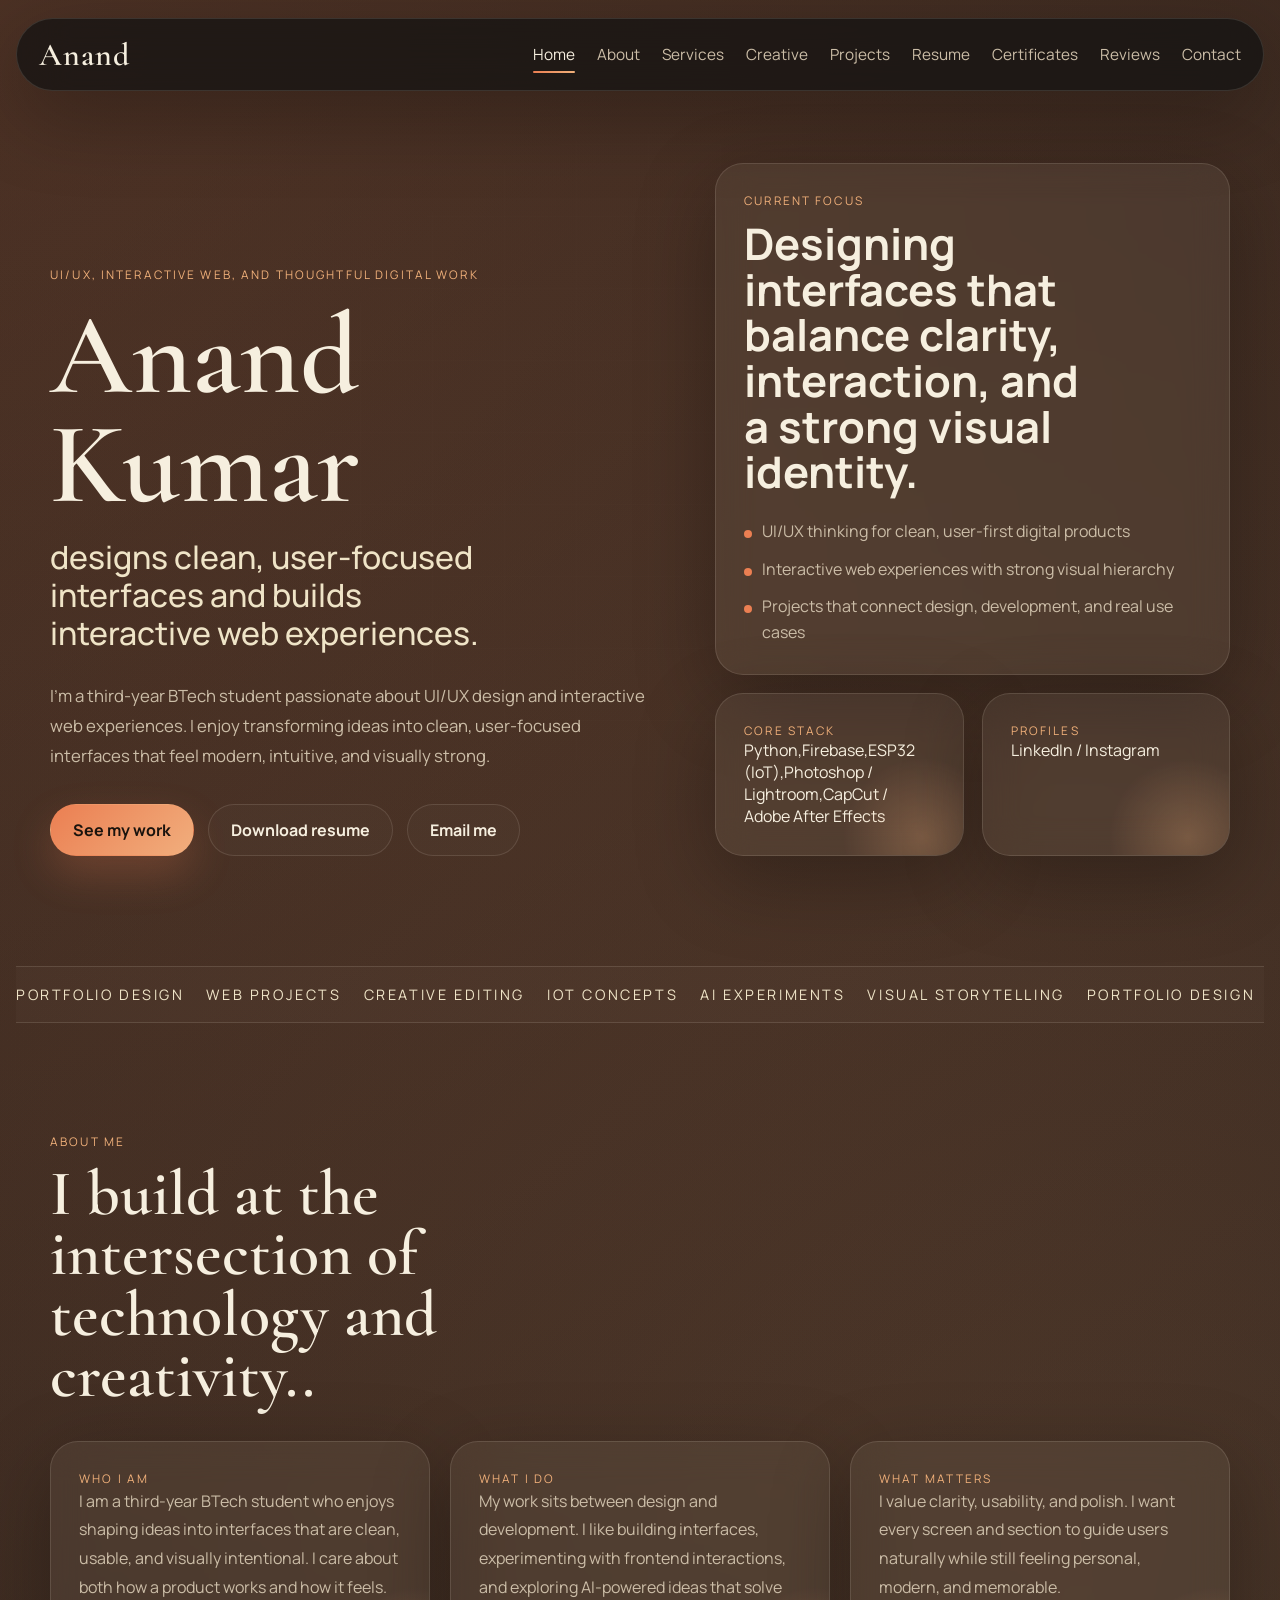
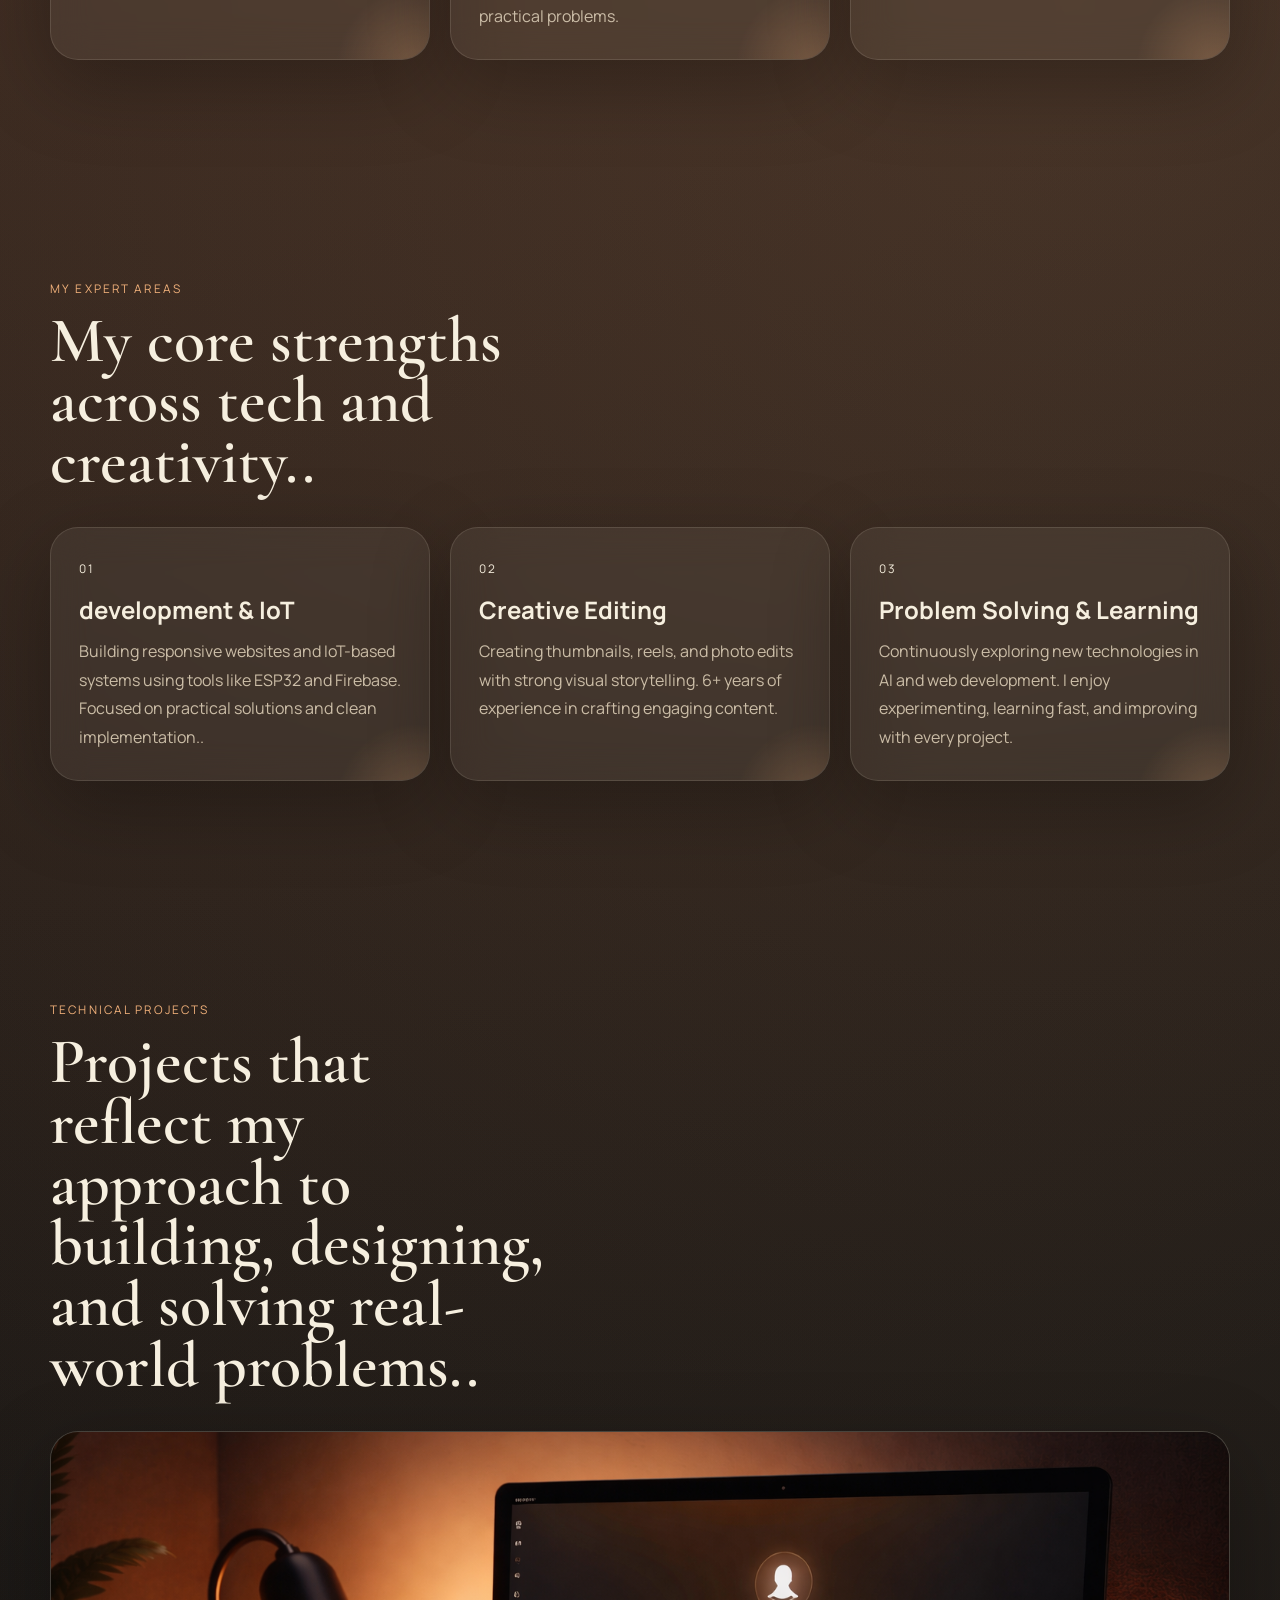
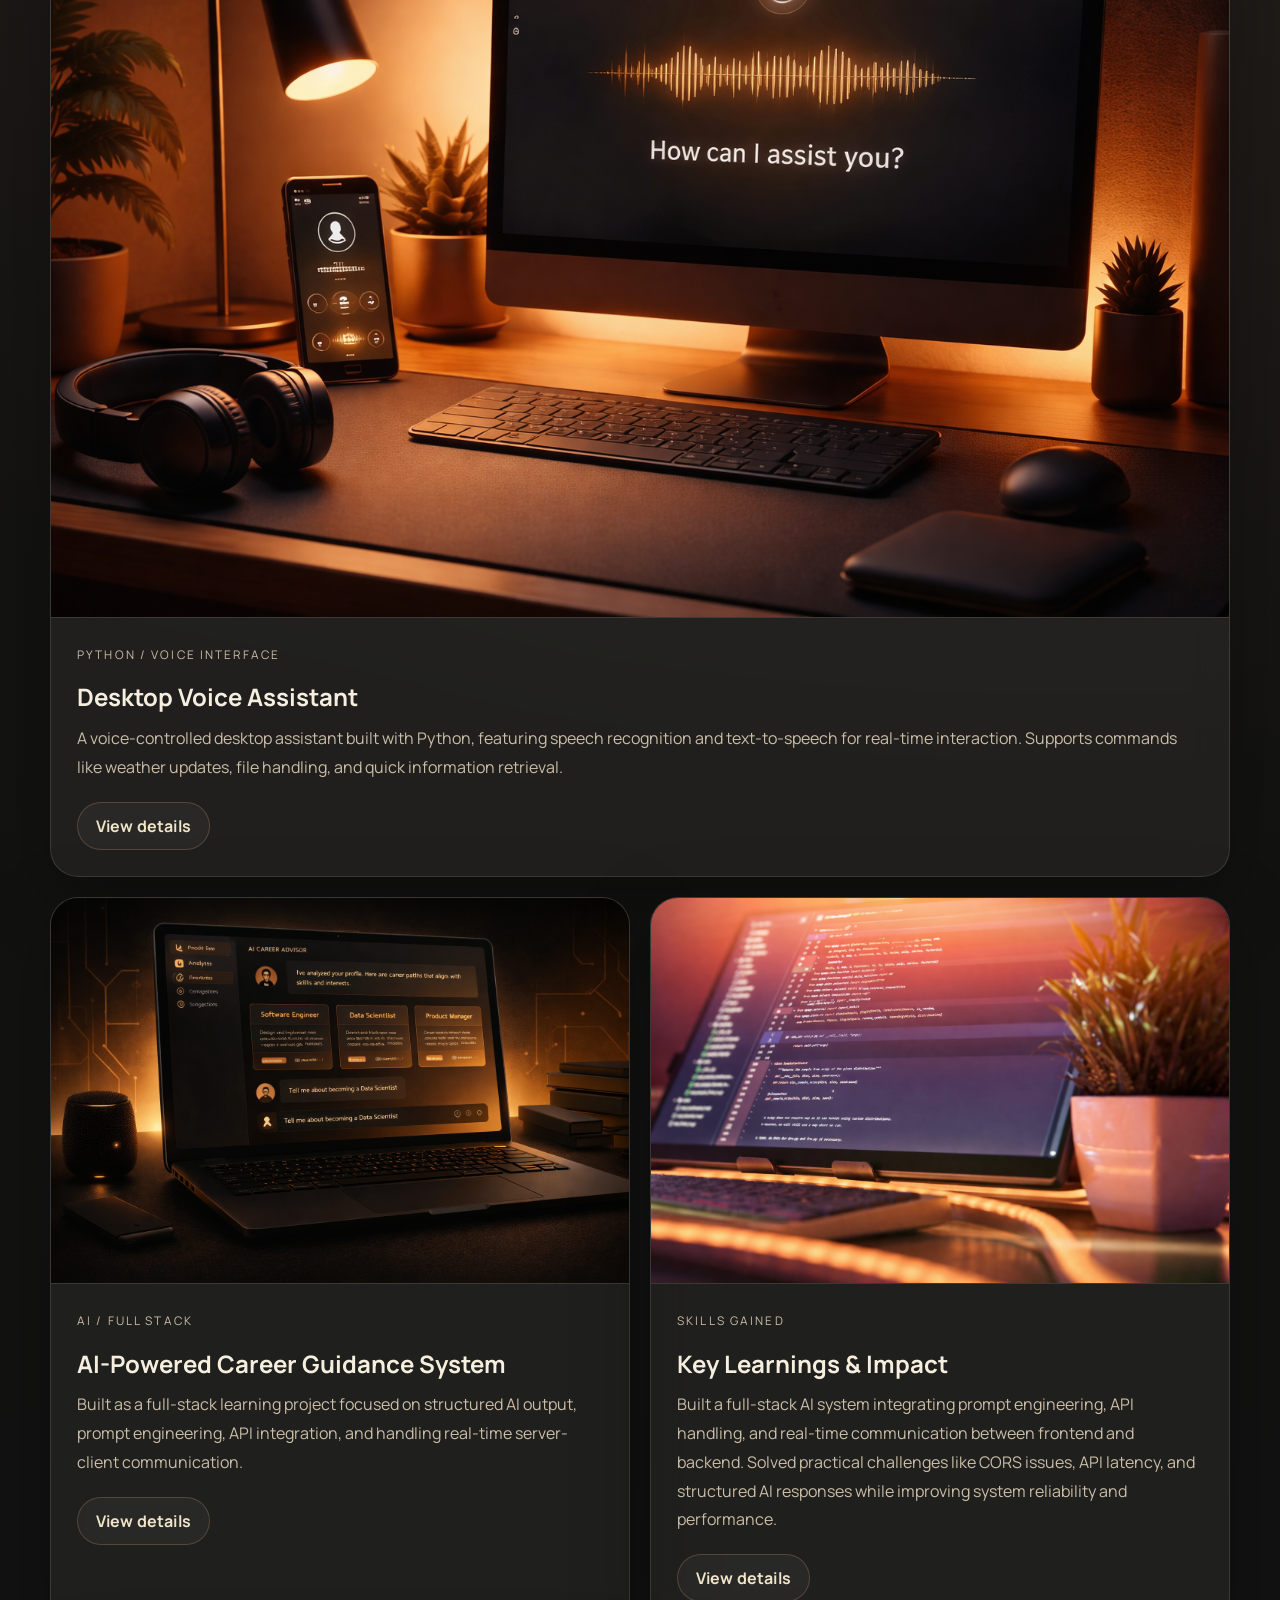
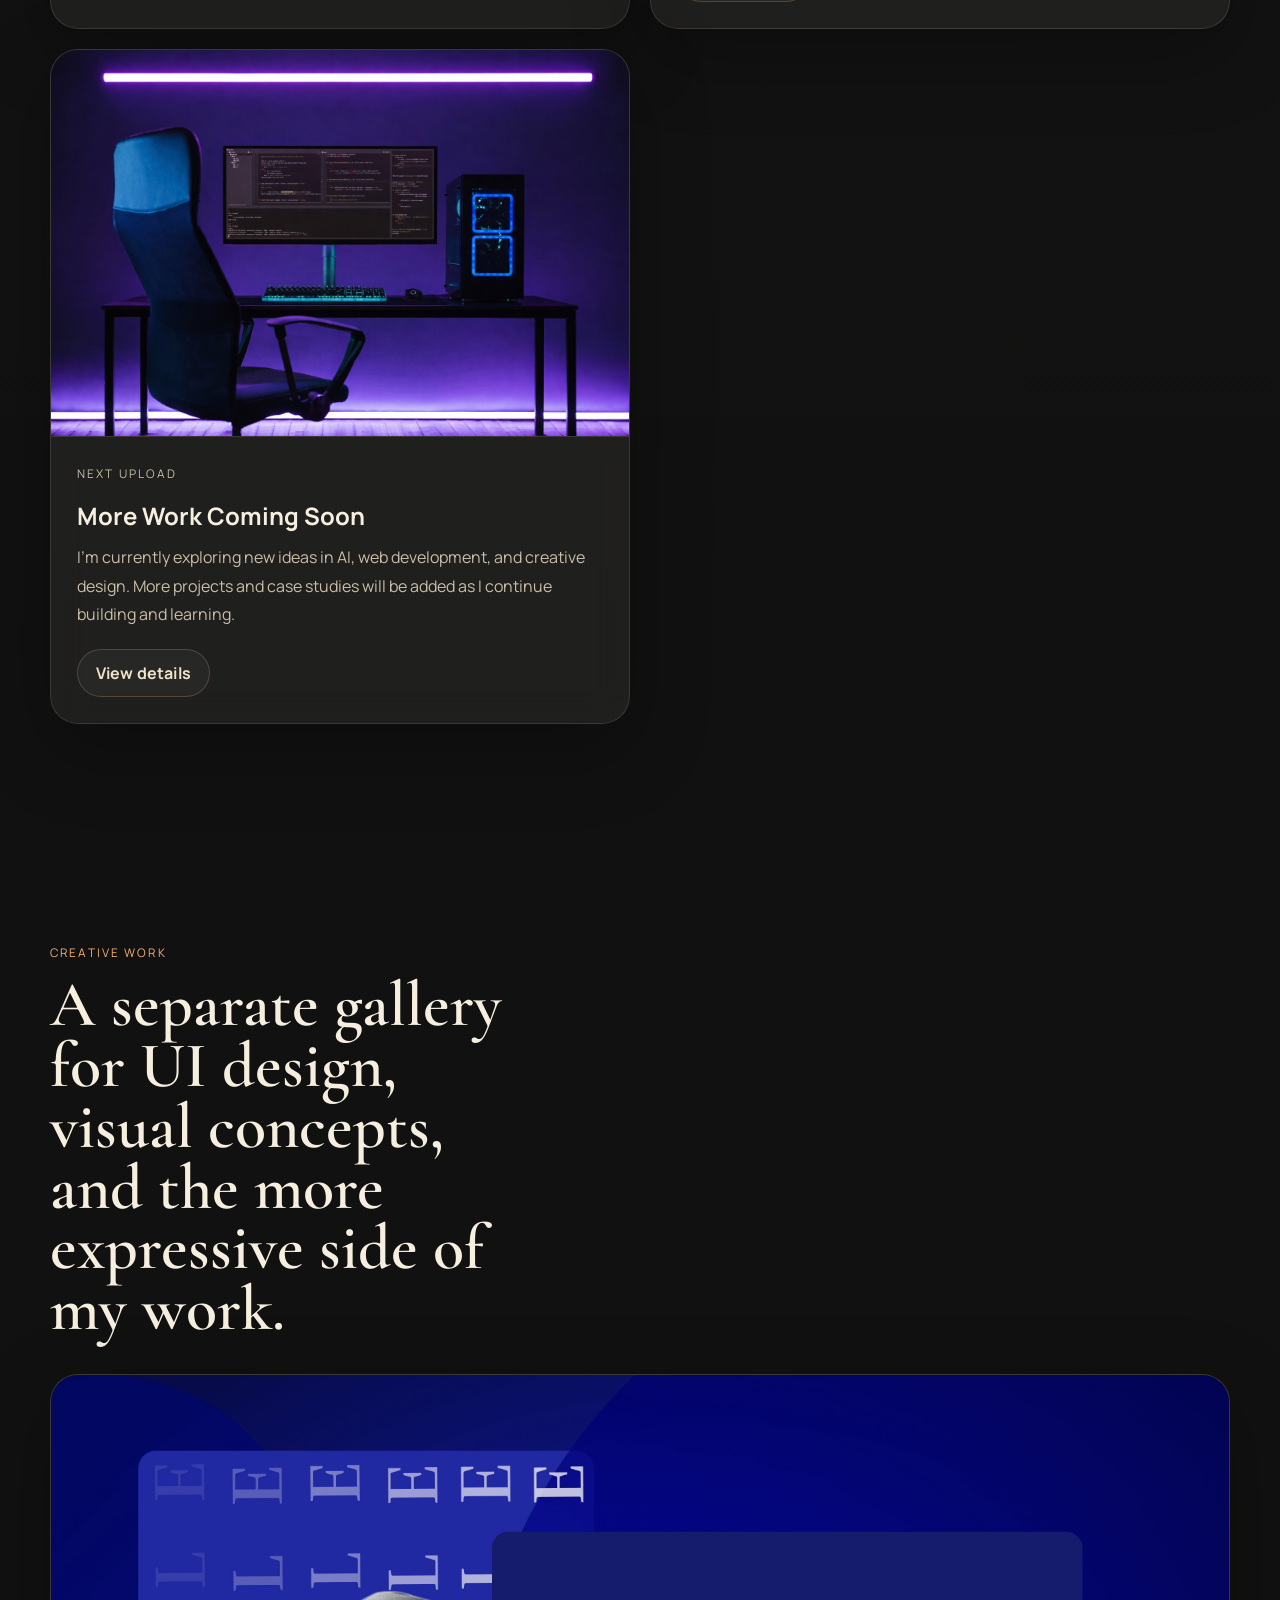
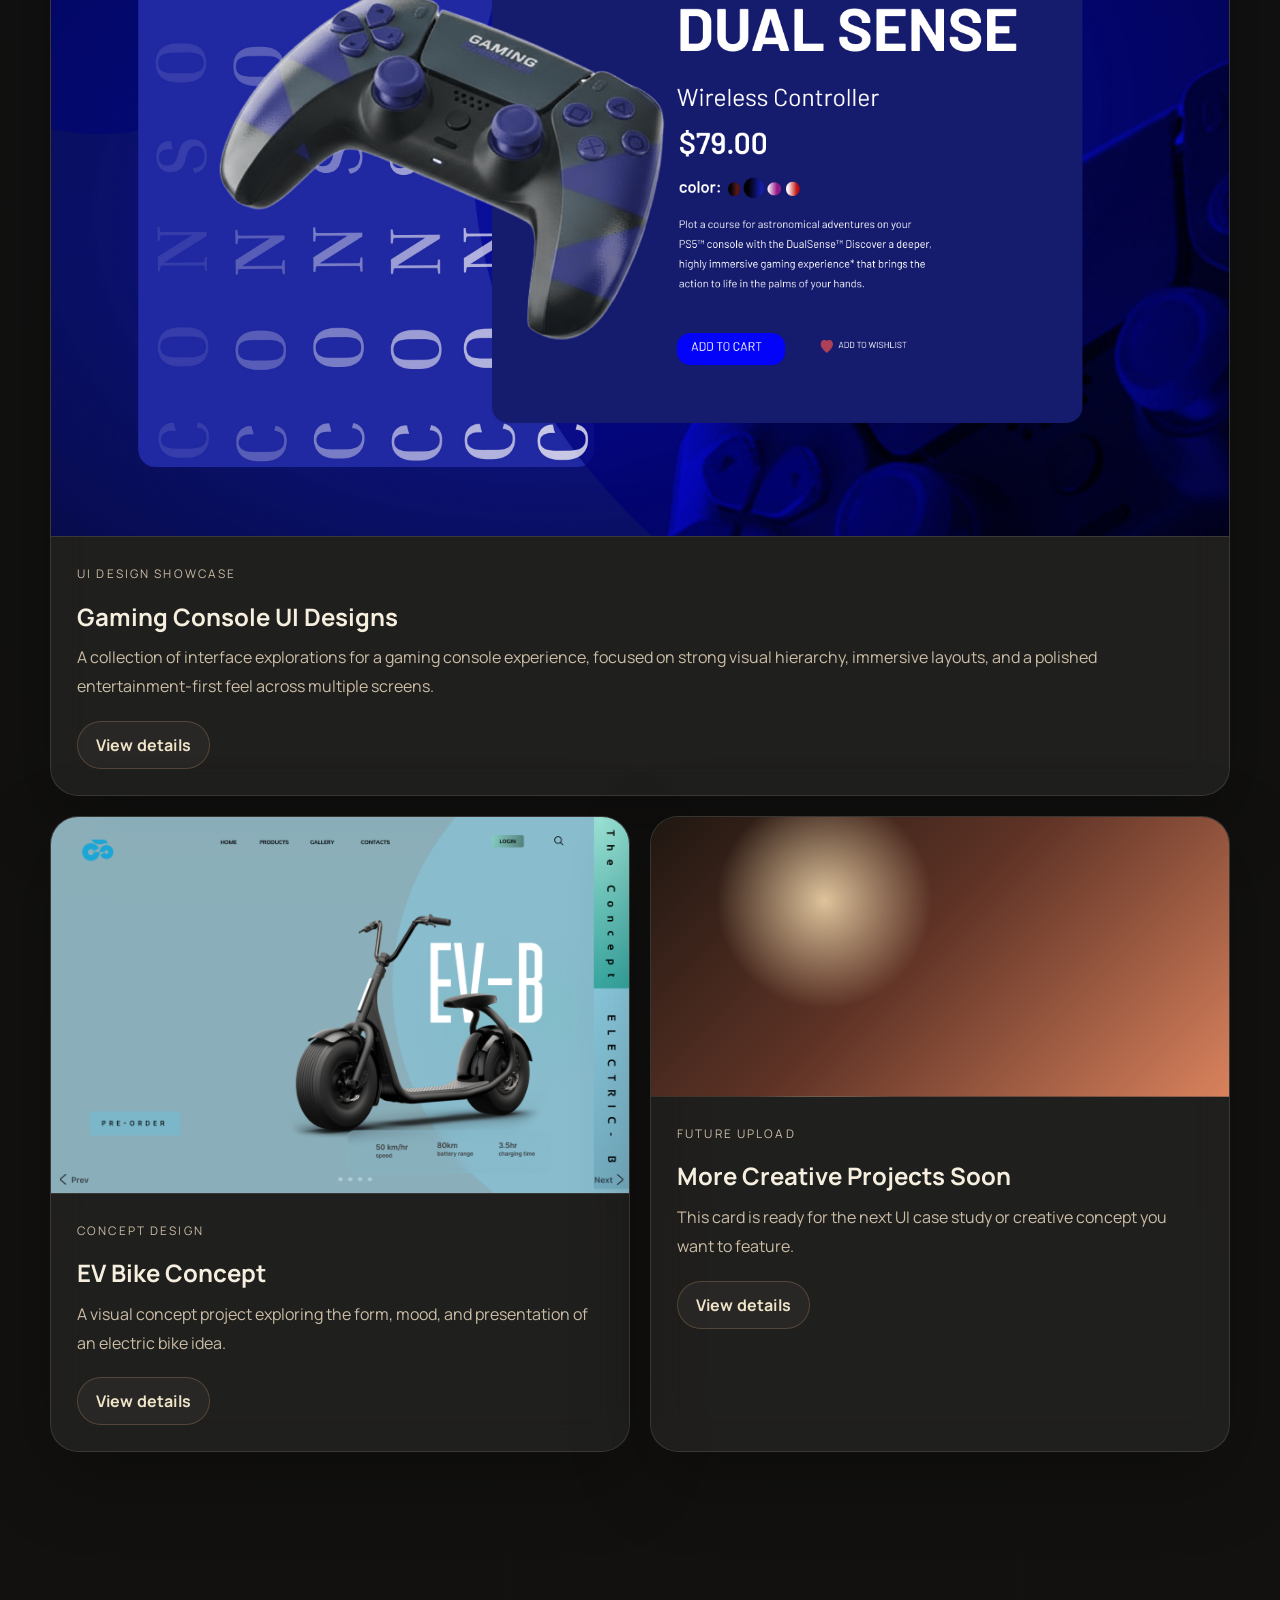
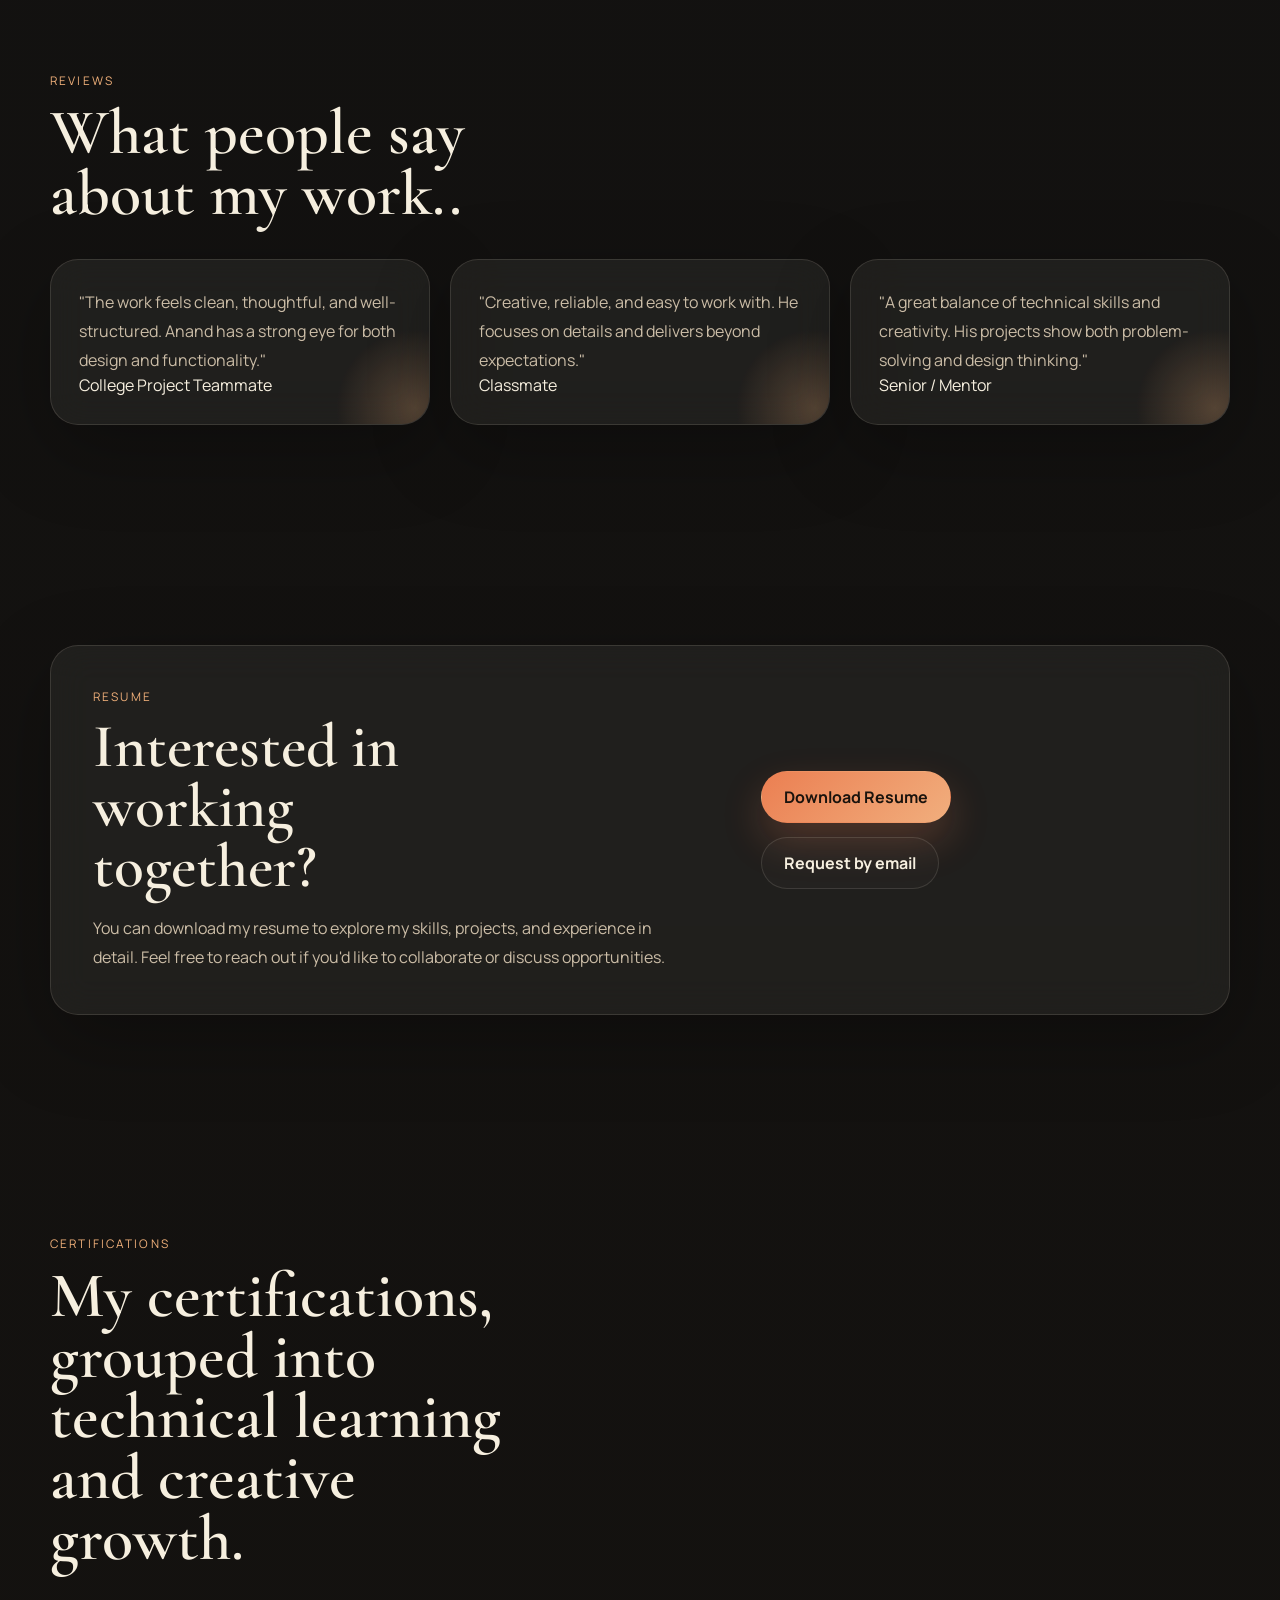
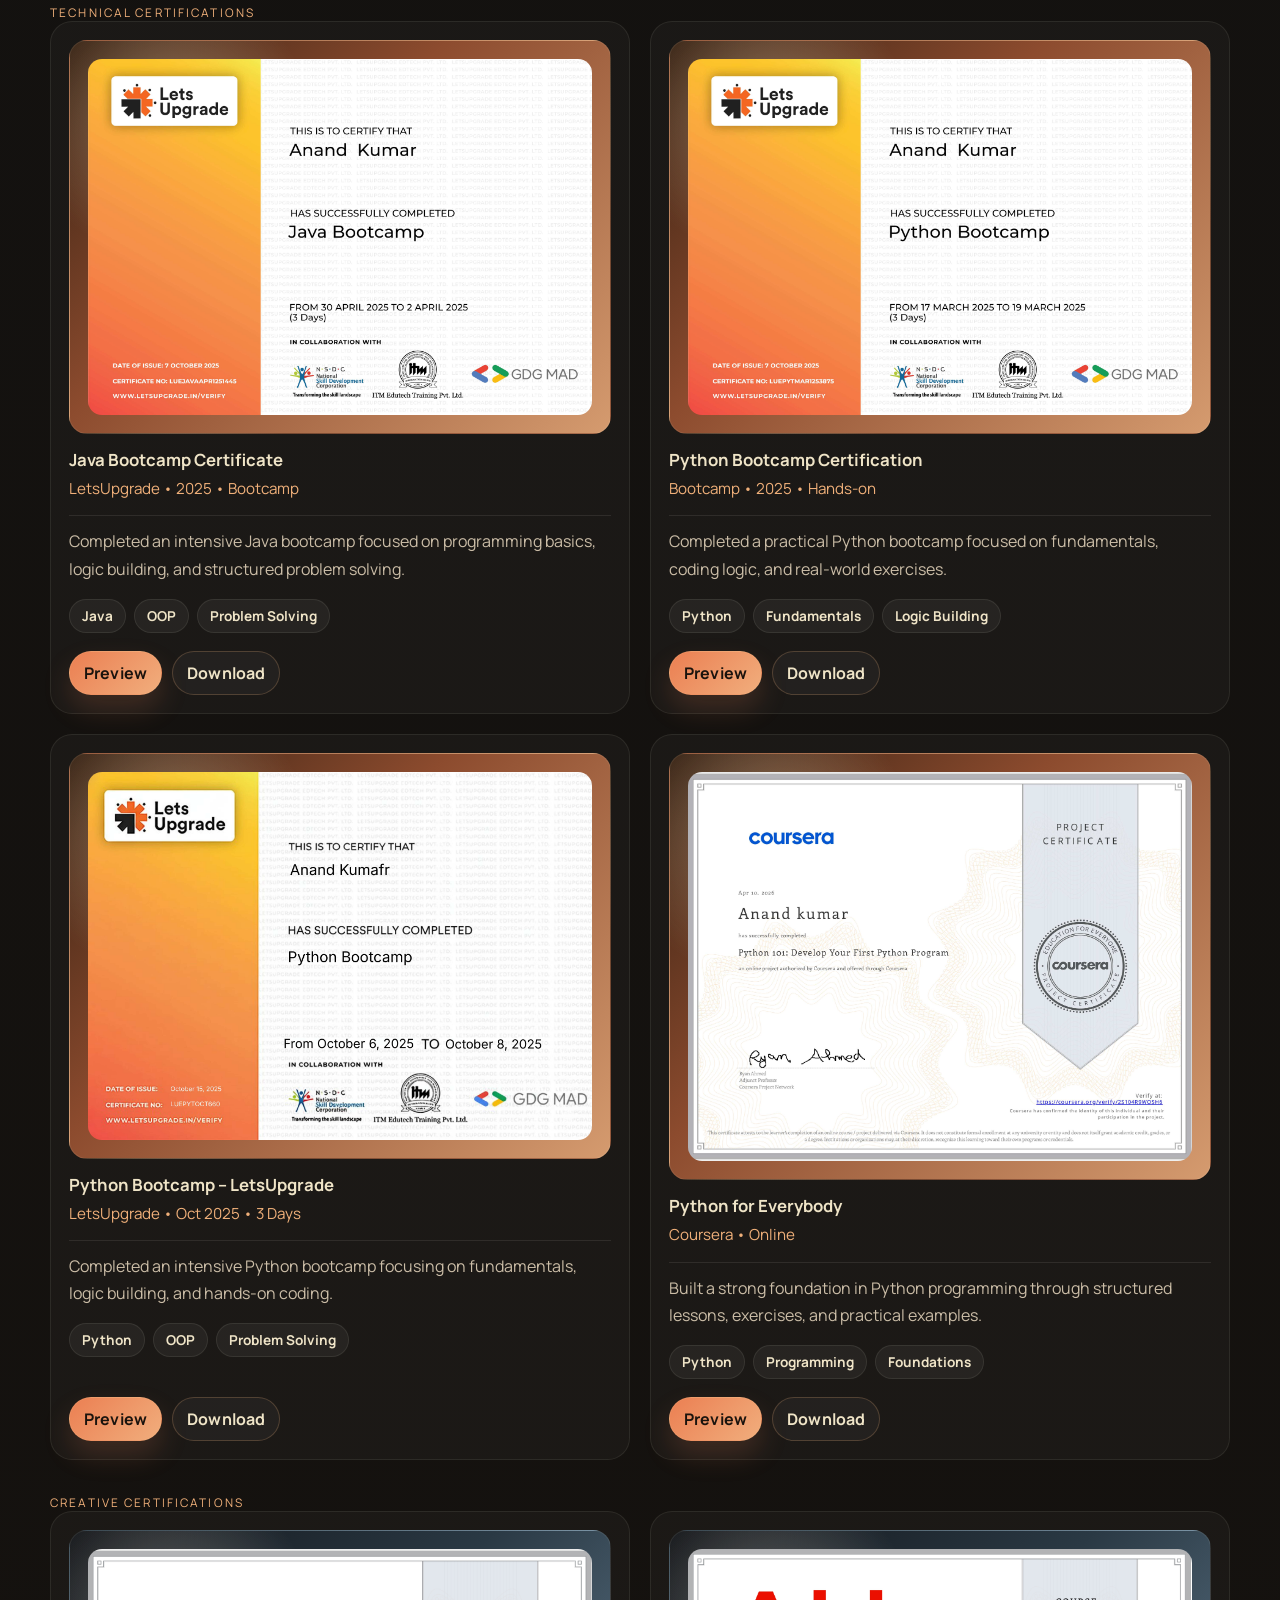
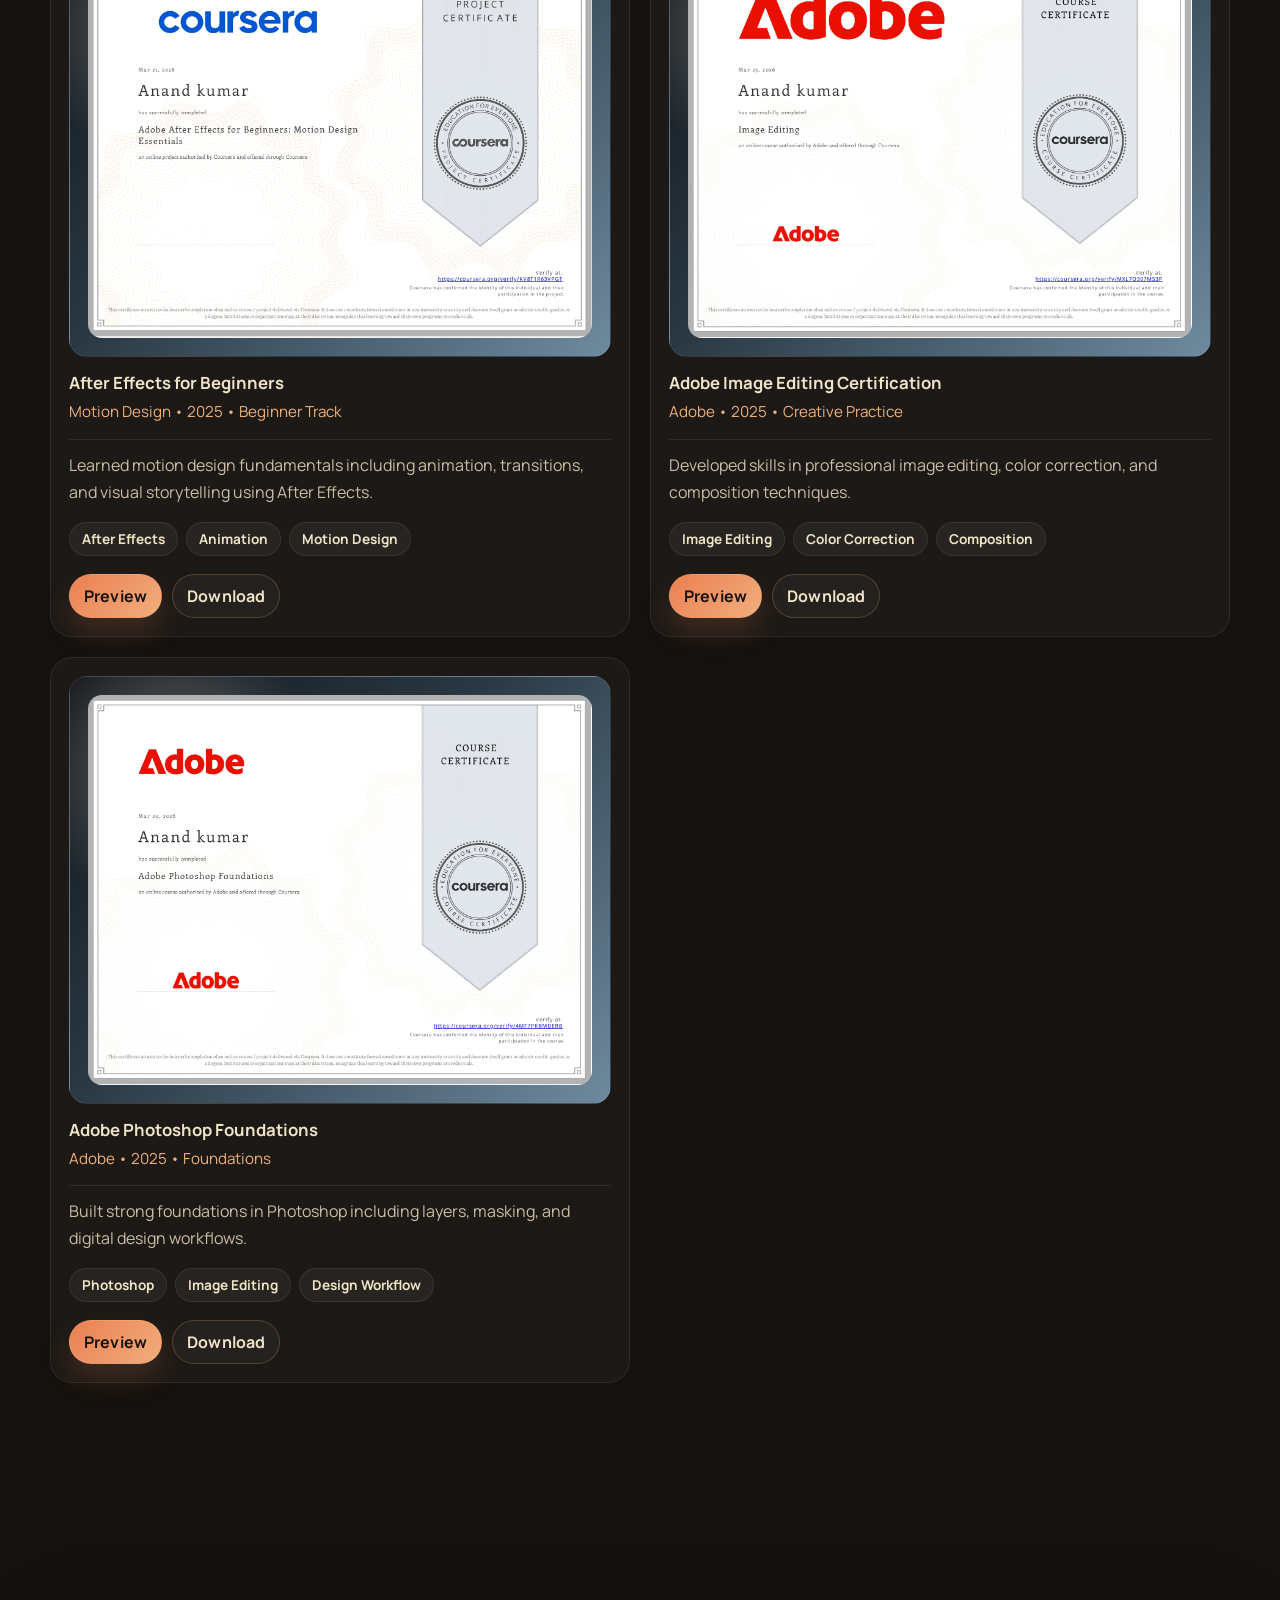
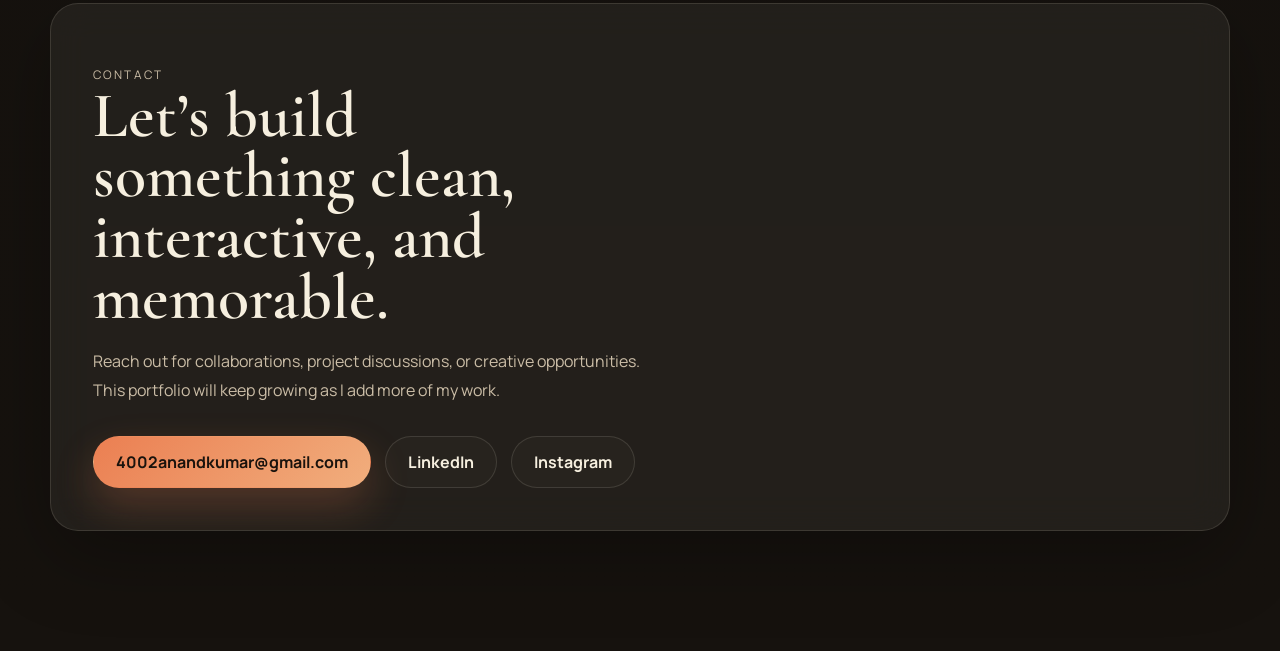
==== commit fb3a7a13: "Update portfolio site and add certificates" ====
--- a/index.html
+++ b/index.html
@@ -29,8 +29,10 @@
           <a href="#creative">Creative</a>
           <a href="#projects">Projects</a>
           <a href="#resume">Resume</a>
+          <a href="#certifications">Certificates</a>
           <a href="#testimonials">Reviews</a>
           <a href="#contact">Contact</a>
+          <span class="nav-indicator" aria-hidden="true"></span>
         </div>
       </nav>
     </header>
@@ -314,8 +316,158 @@
             </p>
           </div>
           <div class="resume-actions">
-            <a class="btn btn-primary" href="resume/anand-kumar-resume.pdf" download>Download Resume</a>
+            <a class="btn btn-primary" href="Resume/anand-kumar-resume.pdf" download>Download Resume</a>
             <a class="btn btn-secondary" href="mailto:4002anandkumar@gmail.com">Request by email</a>
+          </div>
+        </div>
+      </section>
+
+      <section id="certifications" class="certifications section">
+        <div class="section-heading reveal">
+          <p class="eyebrow">Certifications</p>
+          <h2>My certifications, grouped into technical learning and creative growth.</h2>
+        </div>
+
+        <div class="cert-section reveal">
+          <p class="card-label">Technical certifications</p>
+          <div class="certifications-grid">
+            <article class="cert-card cert-card-standalone">
+              <div class="cert-preview cert-modal-trigger" tabindex="0" role="button" aria-label="Preview Java Bootcamp Certificate" data-image="certificates/technical/Certificate-1.jpg">
+                <img src="certificates/technical/Certificate-1.jpg" alt="Java Bootcamp Certificate preview">
+              </div>
+              <p class="cert-title">Java Bootcamp Certificate</p>
+              <p class="cert-submeta">LetsUpgrade • 2025 • Bootcamp</p>
+              <hr class="cert-divider">
+              <p class="cert-meta">Completed an intensive Java bootcamp focused on programming basics, logic building, and structured problem solving.</p>
+              <div class="cert-tags">
+                <span class="cert-tag">Java</span>
+                <span class="cert-tag">OOP</span>
+                <span class="cert-tag">Problem Solving</span>
+              </div>
+              <div class="cert-actions">
+                <a class="cert-btn cert-btn-primary" href="certificates/technical/Certificate-1.pdf" target="_blank" rel="noreferrer">Preview</a>
+                <a class="cert-btn cert-btn-secondary" href="certificates/technical/Certificate-1.pdf" download>Download</a>
+              </div>
+            </article>
+
+            <article class="cert-card cert-card-standalone">
+              <div class="cert-preview cert-modal-trigger" tabindex="0" role="button" aria-label="Preview Python Bootcamp Certification" data-image="certificates/technical/Certificate-2.jpg">
+                <img src="certificates/technical/Certificate-2.jpg" alt="Python Bootcamp Certification preview">
+              </div>
+              <p class="cert-title">Python Bootcamp Certification</p>
+              <p class="cert-submeta">Bootcamp • 2025 • Hands-on</p>
+              <hr class="cert-divider">
+              <p class="cert-meta">Completed a practical Python bootcamp focused on fundamentals, coding logic, and real-world exercises.</p>
+              <div class="cert-tags">
+                <span class="cert-tag">Python</span>
+                <span class="cert-tag">Fundamentals</span>
+                <span class="cert-tag">Logic Building</span>
+              </div>
+              <div class="cert-actions">
+                <a class="cert-btn cert-btn-primary" href="certificates/technical/Certificate-2.pdf" target="_blank" rel="noreferrer">Preview</a>
+                <a class="cert-btn cert-btn-secondary" href="certificates/technical/Certificate-2.pdf" download>Download</a>
+              </div>
+            </article>
+
+            <article class="cert-card cert-card-standalone">
+              <div class="cert-preview cert-modal-trigger" tabindex="0" role="button" aria-label="Preview Python Bootcamp LetsUpgrade certificate" data-image="certificates/technical/Certificate-3.jpg">
+                <img src="certificates/technical/Certificate-3.jpg" alt="Python Bootcamp LetsUpgrade preview">
+              </div>
+              <p class="cert-title">Python Bootcamp – LetsUpgrade</p>
+              <p class="cert-submeta">LetsUpgrade • Oct 2025 • 3 Days</p>
+              <hr class="cert-divider">
+              <p class="cert-meta">Completed an intensive Python bootcamp focusing on fundamentals, logic building, and hands-on coding.</p>
+              <div class="cert-tags">
+                <span class="cert-tag">Python</span>
+                <span class="cert-tag">OOP</span>
+                <span class="cert-tag">Problem Solving</span>
+              </div>
+              <div class="cert-actions">
+                <a class="cert-btn cert-btn-primary" href="certificates/technical/Certificate-3.pdf" target="_blank" rel="noreferrer">Preview</a>
+                <a class="cert-btn cert-btn-secondary" href="certificates/technical/Certificate-3.pdf" download>Download</a>
+              </div>
+            </article>
+
+            <article class="cert-card cert-card-standalone">
+              <div class="cert-preview cert-modal-trigger" tabindex="0" role="button" aria-label="Preview Python for Everybody Coursera certificate" data-image="certificates/technical/Certificate-4.jpg">
+                <img src="certificates/technical/Certificate-4.jpg" alt="Python for Everybody Coursera preview">
+              </div>
+              <p class="cert-title">Python for Everybody</p>
+              <p class="cert-submeta">Coursera • Online</p>
+              <hr class="cert-divider">
+              <p class="cert-meta">Built a strong foundation in Python programming through structured lessons, exercises, and practical examples.</p>
+              <div class="cert-tags">
+                <span class="cert-tag">Python</span>
+                <span class="cert-tag">Programming</span>
+                <span class="cert-tag">Foundations</span>
+              </div>
+              <div class="cert-actions">
+                <a class="cert-btn cert-btn-primary" href="certificates/technical/Certificate-4.pdf" target="_blank" rel="noreferrer">Preview</a>
+                <a class="cert-btn cert-btn-secondary" href="certificates/technical/Certificate-4.pdf" download>Download</a>
+              </div>
+            </article>
+          </div>
+        </div>
+
+        <div class="cert-section reveal">
+          <p class="card-label">Creative certifications</p>
+          <div class="certifications-grid">
+            <article class="cert-card cert-card-standalone">
+              <div class="cert-preview cert-preview-creative cert-modal-trigger" tabindex="0" role="button" aria-label="Preview After Effects certificate" data-image="certificates/creative/certificate-1.jpg">
+                <img src="certificates/creative/certificate-1.jpg" alt="After Effects certificate preview">
+              </div>
+              <p class="cert-title">After Effects for Beginners</p>
+              <p class="cert-submeta">Motion Design • 2025 • Beginner Track</p>
+              <hr class="cert-divider">
+              <p class="cert-meta">Learned motion design fundamentals including animation, transitions, and visual storytelling using After Effects.</p>
+              <div class="cert-tags">
+                <span class="cert-tag">After Effects</span>
+                <span class="cert-tag">Animation</span>
+                <span class="cert-tag">Motion Design</span>
+              </div>
+              <div class="cert-actions">
+                <a class="cert-btn cert-btn-primary" href="certificates/creative/certificate-1.pdf" target="_blank" rel="noreferrer">Preview</a>
+                <a class="cert-btn cert-btn-secondary" href="certificates/creative/certificate-1.pdf" download>Download</a>
+              </div>
+            </article>
+
+            <article class="cert-card cert-card-standalone">
+              <div class="cert-preview cert-preview-creative cert-modal-trigger" tabindex="0" role="button" aria-label="Preview Adobe Image Editing certificate" data-image="certificates/creative/Certificate-2.jpg">
+                <img src="certificates/creative/Certificate-2.jpg" alt="Adobe Image Editing certificate preview">
+              </div>
+              <p class="cert-title">Adobe Image Editing Certification</p>
+              <p class="cert-submeta">Adobe • 2025 • Creative Practice</p>
+              <hr class="cert-divider">
+              <p class="cert-meta">Developed skills in professional image editing, color correction, and composition techniques.</p>
+              <div class="cert-tags">
+                <span class="cert-tag">Image Editing</span>
+                <span class="cert-tag">Color Correction</span>
+                <span class="cert-tag">Composition</span>
+              </div>
+              <div class="cert-actions">
+                <a class="cert-btn cert-btn-primary" href="certificates/creative/Certificate-2.pdf" target="_blank" rel="noreferrer">Preview</a>
+                <a class="cert-btn cert-btn-secondary" href="certificates/creative/Certificate-2.pdf" download>Download</a>
+              </div>
+            </article>
+
+            <article class="cert-card cert-card-standalone">
+              <div class="cert-preview cert-preview-creative cert-modal-trigger" tabindex="0" role="button" aria-label="Preview Adobe Photoshop Foundations certificate" data-image="certificates/creative/Certificate-3.jpg">
+                <img src="certificates/creative/Certificate-3.jpg" alt="Adobe Photoshop Foundations certificate preview">
+              </div>
+              <p class="cert-title">Adobe Photoshop Foundations</p>
+              <p class="cert-submeta">Adobe • 2025 • Foundations</p>
+              <hr class="cert-divider">
+              <p class="cert-meta">Built strong foundations in Photoshop including layers, masking, and digital design workflows.</p>
+              <div class="cert-tags">
+                <span class="cert-tag">Photoshop</span>
+                <span class="cert-tag">Image Editing</span>
+                <span class="cert-tag">Design Workflow</span>
+              </div>
+              <div class="cert-actions">
+                <a class="cert-btn cert-btn-primary" href="certificates/creative/Certificate-3.pdf" target="_blank" rel="noreferrer">Preview</a>
+                <a class="cert-btn cert-btn-secondary" href="certificates/creative/Certificate-3.pdf" download>Download</a>
+              </div>
+            </article>
           </div>
         </div>
       </section>
@@ -338,15 +490,60 @@
     </main>
   </div>
 
+  <div class="cert-modal" aria-hidden="true">
+    <button class="cert-modal-close" type="button" aria-label="Close preview">×</button>
+    <div class="cert-modal-panel">
+      <img class="cert-modal-image" src="" alt="Certificate preview">
+    </div>
+  </div>
+
   <script>
     const toggle = document.querySelector(".menu-toggle");
     const navLinks = document.querySelector(".nav-links");
+    const navIndicator = document.querySelector(".nav-indicator");
+    const navAnchors = document.querySelectorAll(".nav-links a[href^='#']");
     const reveals = document.querySelectorAll(".reveal");
     const clickableCards = document.querySelectorAll(".is-link[data-href]");
+    const certTriggers = document.querySelectorAll(".cert-modal-trigger");
+    const certModal = document.querySelector(".cert-modal");
+    const certModalImage = document.querySelector(".cert-modal-image");
+    const certModalClose = document.querySelector(".cert-modal-close");
+    const sections = [...document.querySelectorAll("main section[id]")];
 
     toggle.addEventListener("click", () => {
       navLinks.classList.toggle("is-open");
     });
+
+    const updateIndicator = (link) => {
+      if (!navIndicator || !link || window.innerWidth <= 760) {
+        return;
+      }
+      navIndicator.style.width = `${link.offsetWidth}px`;
+      navIndicator.style.transform = `translateX(${link.offsetLeft}px)`;
+      navIndicator.style.opacity = "1";
+    };
+
+    const setActiveNav = () => {
+      const scrollY = window.scrollY + 140;
+      let currentSection = sections[0]?.id;
+
+      sections.forEach((section) => {
+        if (scrollY >= section.offsetTop) {
+          currentSection = section.id;
+        }
+      });
+
+      let activeLink = null;
+      navAnchors.forEach((link) => {
+        const isActive = link.getAttribute("href") === `#${currentSection}`;
+        link.classList.toggle("is-active", isActive);
+        if (isActive) {
+          activeLink = link;
+        }
+      });
+
+      updateIndicator(activeLink);
+    };
 
     clickableCards.forEach((card) => {
       card.addEventListener("click", (event) => {
@@ -364,6 +561,55 @@
       });
     });
 
+    navAnchors.forEach((link) => {
+      link.addEventListener("click", () => {
+        requestAnimationFrame(() => updateIndicator(link));
+      });
+    });
+
+    const closeCertModal = () => {
+      if (!certModal) {
+        return;
+      }
+      certModal.classList.remove("is-open");
+      certModal.setAttribute("aria-hidden", "true");
+      certModalImage.src = "";
+    };
+
+    certTriggers.forEach((trigger) => {
+      const openModal = () => {
+        const imageSrc = trigger.dataset.image;
+        if (!certModal || !certModalImage || !imageSrc) {
+          return;
+        }
+        certModalImage.src = imageSrc;
+        certModalImage.alt = trigger.querySelector("img")?.alt || "Certificate preview";
+        certModal.classList.add("is-open");
+        certModal.setAttribute("aria-hidden", "false");
+      };
+
+      trigger.addEventListener("click", openModal);
+      trigger.addEventListener("keydown", (event) => {
+        if (event.key === "Enter" || event.key === " ") {
+          event.preventDefault();
+          openModal();
+        }
+      });
+    });
+
+    certModalClose?.addEventListener("click", closeCertModal);
+    certModal?.addEventListener("click", (event) => {
+      if (event.target === certModal) {
+        closeCertModal();
+      }
+    });
+
+    document.addEventListener("keydown", (event) => {
+      if (event.key === "Escape" && certModal?.classList.contains("is-open")) {
+        closeCertModal();
+      }
+    });
+
     const observer = new IntersectionObserver((entries) => {
       entries.forEach((entry) => {
         if (entry.isIntersecting) {
@@ -373,6 +619,9 @@
     }, { threshold: 0.16 });
 
     reveals.forEach((item) => observer.observe(item));
+    window.addEventListener("scroll", setActiveNav, { passive: true });
+    window.addEventListener("resize", setActiveNav);
+    setActiveNav();
   </script>
 </body>
 </html>
--- a/style.css
+++ b/style.css
@@ -92,6 +92,7 @@
 }
 
 .nav-links {
+  position: relative;
   display: flex;
   align-items: center;
   gap: 22px;
@@ -107,6 +108,22 @@
 .nav-links a:focus-visible {
   color: var(--text);
   transform: translateY(-1px);
+}
+
+.nav-links a.is-active {
+  color: var(--text);
+}
+
+.nav-indicator {
+  position: absolute;
+  left: 0;
+  bottom: -8px;
+  width: 0;
+  height: 2px;
+  border-radius: 999px;
+  background: linear-gradient(90deg, var(--accent), var(--accent-soft));
+  opacity: 0;
+  transition: transform 0.28s ease, width 0.28s ease, opacity 0.28s ease;
 }
 
 .menu-toggle {
@@ -501,6 +518,7 @@
   box-shadow: 0 14px 32px rgba(235, 127, 82, 0.18);
 }
 
+
 .projects-grid {
   display: grid;
   grid-template-columns: repeat(2, 1fr);
@@ -638,6 +656,247 @@
   justify-items: start;
 }
 
+.certifications-grid {
+  display: grid;
+  grid-template-columns: repeat(2, minmax(0, 1fr));
+  gap: 20px;
+}
+
+.cert-section + .cert-section {
+  margin-top: 34px;
+}
+
+.cert-card {
+  position: relative;
+  border: 1px solid rgba(255, 244, 230, 0.08);
+  border-radius: 22px;
+  background: rgba(255, 255, 255, 0.03);
+  padding: 18px;
+  transition: transform 0.28s ease, box-shadow 0.28s ease, border-color 0.28s ease;
+}
+
+.cert-card::before {
+  content: "";
+  position: absolute;
+  inset: 0;
+  border-radius: inherit;
+  padding: 1px;
+  background: linear-gradient(135deg, rgba(240, 176, 122, 0.42), rgba(255, 255, 255, 0.04));
+  -webkit-mask: linear-gradient(#000 0 0) content-box, linear-gradient(#000 0 0);
+  -webkit-mask-composite: xor;
+  mask-composite: exclude;
+  opacity: 0;
+  pointer-events: none;
+  transition: opacity 0.28s ease;
+}
+
+.cert-card-standalone {
+  display: flex;
+  flex-direction: column;
+  height: 100%;
+}
+
+.cert-card:hover,
+.cert-card:focus-within {
+  transform: translateY(-8px);
+  border-color: rgba(240, 176, 122, 0.26);
+  box-shadow: 0 26px 60px rgba(0, 0, 0, 0.28);
+}
+
+.cert-card:hover::before,
+.cert-card:focus-within::before {
+  opacity: 1;
+}
+
+.cert-preview {
+  min-height: 170px;
+  border: 1px solid rgba(255, 244, 230, 0.08);
+  border-radius: 18px;
+  background:
+    radial-gradient(circle at 18% 20%, rgba(255, 239, 201, 0.35), transparent 26%),
+    linear-gradient(135deg, #352012, #8c4b2e 40%, #d59b6f 100%);
+  display: grid;
+  place-items: center;
+  padding: 18px;
+  color: var(--highlight);
+  font-weight: 700;
+  text-align: center;
+  overflow: hidden;
+  cursor: zoom-in;
+}
+
+.cert-preview img {
+  width: 100%;
+  height: 100%;
+  display: block;
+  object-fit: cover;
+  border-radius: 14px;
+  transform: scale(1);
+  transition: transform 0.45s ease;
+}
+
+.cert-card:hover .cert-preview img,
+.cert-card:focus-within .cert-preview img {
+  transform: scale(1.05);
+}
+
+.cert-preview-creative {
+  background:
+    radial-gradient(circle at 18% 20%, rgba(246, 239, 223, 0.3), transparent 26%),
+    linear-gradient(135deg, #121418, #2a3944 44%, #6f8a9f 100%);
+}
+
+.cert-title {
+  margin-top: 14px;
+  color: var(--highlight);
+  font-weight: 700;
+  font-size: 1.05rem;
+}
+
+.cert-submeta {
+  margin-top: 6px;
+  color: var(--accent-soft);
+  font-size: 0.95rem;
+  line-height: 1.6;
+}
+
+.cert-divider {
+  margin: 14px 0 12px;
+  border: 0;
+  border-top: 1px solid rgba(255, 244, 230, 0.09);
+}
+
+.cert-meta {
+  color: var(--muted);
+  line-height: 1.7;
+}
+
+.cert-tags {
+  display: flex;
+  flex-wrap: wrap;
+  gap: 8px;
+  margin-top: 16px;
+}
+
+.cert-tag {
+  display: inline-flex;
+  align-items: center;
+  justify-content: center;
+  min-height: 34px;
+  padding: 0 12px;
+  border-radius: 999px;
+  background: rgba(255, 255, 255, 0.05);
+  border: 1px solid rgba(255, 244, 230, 0.08);
+  color: var(--highlight);
+  font-size: 0.85rem;
+  font-weight: 700;
+}
+
+.cert-actions {
+  display: flex;
+  flex-wrap: wrap;
+  gap: 10px;
+  margin-top: auto;
+  padding-top: 18px;
+}
+
+.cert-btn {
+  display: inline-flex;
+  align-items: center;
+  justify-content: center;
+  padding: 10px 14px;
+  border: 1px solid rgba(240, 176, 122, 0.22);
+  border-radius: 999px;
+  background: rgba(255, 255, 255, 0.04);
+  color: var(--highlight);
+  font-weight: 700;
+  letter-spacing: 0.01em;
+  transition: transform 0.25s ease, border-color 0.25s ease, background 0.25s ease, box-shadow 0.25s ease;
+}
+
+.cert-btn-primary {
+  background: linear-gradient(135deg, var(--accent), #f1ae7d);
+  color: #1a130d;
+  box-shadow: 0 14px 28px rgba(235, 127, 82, 0.18);
+}
+
+.cert-btn-secondary {
+  background: rgba(255, 255, 255, 0.04);
+  color: var(--highlight);
+}
+
+.cert-btn:hover,
+.cert-btn:focus-visible {
+  transform: translateY(-2px);
+  border-color: rgba(240, 176, 122, 0.52);
+  background: rgba(240, 176, 122, 0.12);
+  box-shadow: 0 14px 32px rgba(235, 127, 82, 0.18);
+}
+
+.cert-btn-primary:hover,
+.cert-btn-primary:focus-visible {
+  background: linear-gradient(135deg, #ef956e, #f3c38d);
+}
+
+.cert-modal {
+  position: fixed;
+  inset: 0;
+  display: grid;
+  place-items: center;
+  padding: 24px;
+  background: rgba(8, 8, 8, 0.82);
+  backdrop-filter: blur(12px);
+  opacity: 0;
+  visibility: hidden;
+  transition: opacity 0.28s ease, visibility 0.28s ease;
+  z-index: 100;
+}
+
+.cert-modal.is-open {
+  opacity: 1;
+  visibility: visible;
+}
+
+.cert-modal-panel {
+  width: min(920px, 100%);
+  max-height: calc(100vh - 80px);
+  overflow: hidden;
+  border-radius: 28px;
+  border: 1px solid rgba(255, 244, 230, 0.12);
+  background: rgba(18, 18, 18, 0.92);
+  box-shadow: 0 40px 90px rgba(0, 0, 0, 0.38);
+  transform: scale(0.92);
+  transition: transform 0.28s ease;
+}
+
+.cert-modal.is-open .cert-modal-panel {
+  transform: scale(1);
+}
+
+.cert-modal-image {
+  width: 100%;
+  height: 100%;
+  max-height: calc(100vh - 80px);
+  display: block;
+  object-fit: contain;
+  background: #101010;
+}
+
+.cert-modal-close {
+  position: absolute;
+  top: 24px;
+  right: 24px;
+  width: 46px;
+  height: 46px;
+  border: 1px solid rgba(255, 244, 230, 0.16);
+  border-radius: 50%;
+  background: rgba(17, 17, 17, 0.86);
+  color: var(--highlight);
+  font-size: 1.6rem;
+  line-height: 1;
+  cursor: pointer;
+}
+
 .detail-body .site-shell {
   width: min(calc(100% - 32px), 1240px);
 }
@@ -743,6 +1002,11 @@
   line-height: 1.85;
 }
 
+.detail-section > .eyebrow,
+.detail-sidebar-card > .eyebrow {
+  margin-bottom: 12px;
+}
+
 .detail-list {
   margin-top: 18px;
   padding-left: 18px;
@@ -780,6 +1044,7 @@
   margin-bottom: 4px;
   color: var(--highlight);
 }
+
 
 .reveal {
   opacity: 0;
@@ -807,10 +1072,10 @@
   .services-grid,
   .creative-grid,
   .projects-grid,
-  .testimonial-grid,
-  .resume-panel,
+  .certifications-grid,
   .detail-hero,
-  .detail-layout {
+  .detail-layout,
+  .resume-panel {
     grid-template-columns: 1fr;
   }
 
@@ -861,6 +1126,10 @@
     padding-top: 6px;
   }
 
+  .nav-indicator {
+    display: none;
+  }
+
   .nav-links.is-open {
     display: flex;
   }
@@ -880,6 +1149,10 @@
   .hero-card,
   .about-card,
   .service-card,
+  .creative-copy,
+  .detail-panel,
+  .detail-section,
+  .detail-sidebar-card,
   .resume-panel,
   .testimonial-card,
   .contact-panel,
@@ -891,21 +1164,12 @@
     min-height: 220px;
   }
 
-  .creative-gallery {
+  .creative-gallery,
+  .detail-gallery {
     grid-template-columns: 1fr;
   }
 
   .detail-main {
     padding-top: 34px;
   }
-
-  .detail-panel,
-  .detail-section,
-  .detail-sidebar-card {
-    padding: 22px;
-  }
-
-  .detail-gallery {
-    grid-template-columns: 1fr;
-  }
-}
+}
